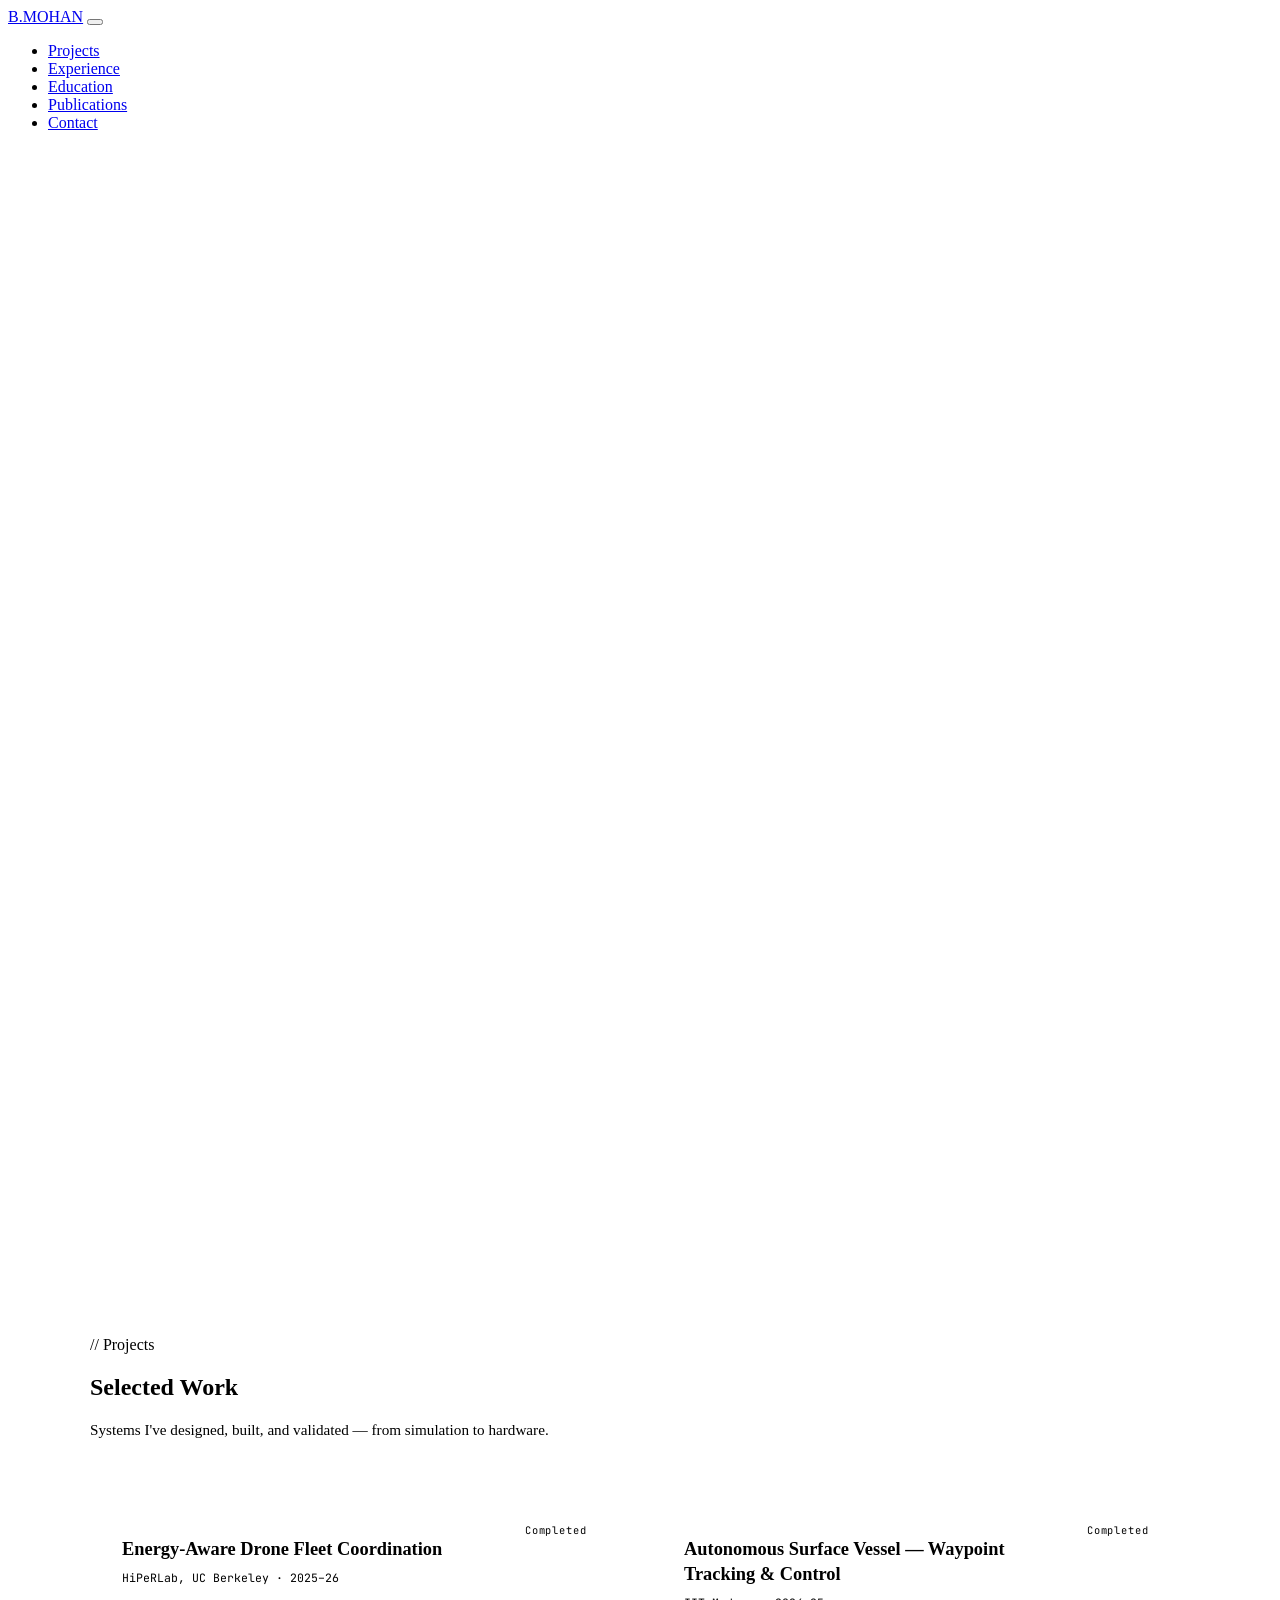
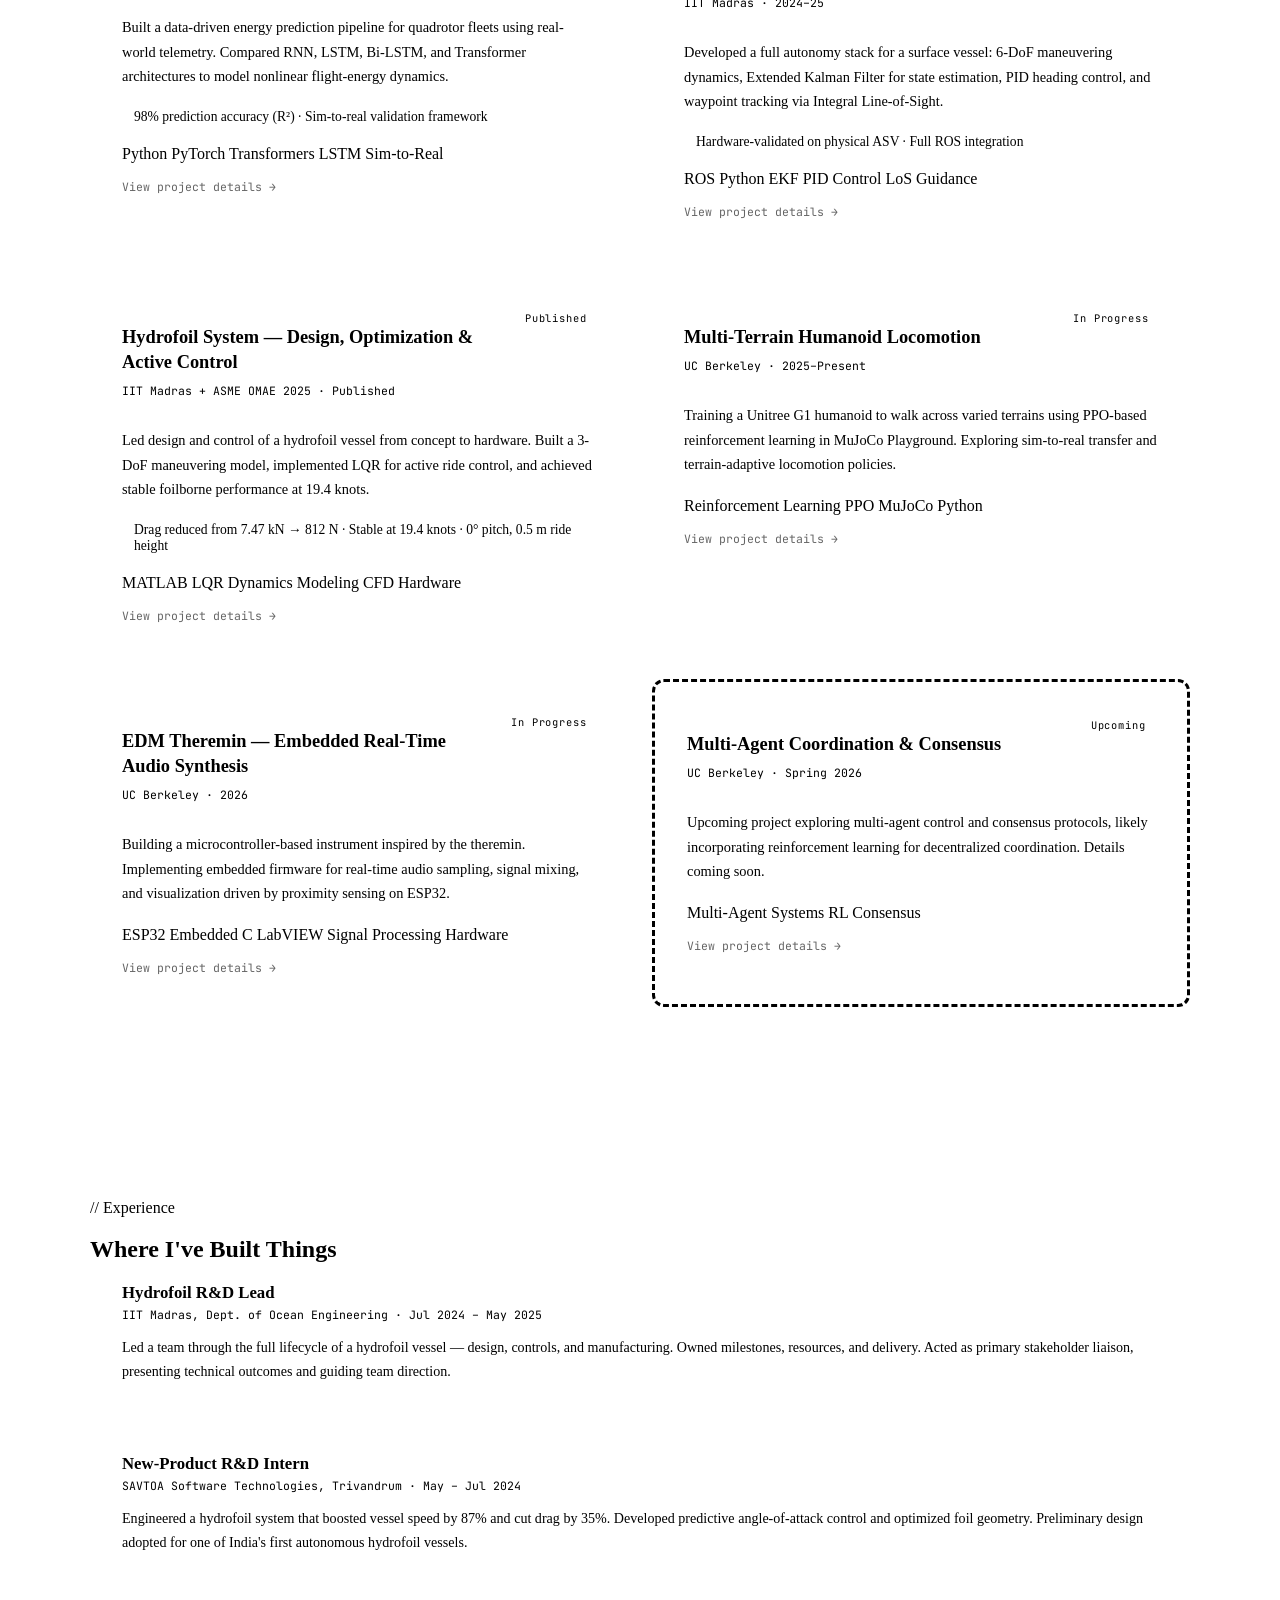
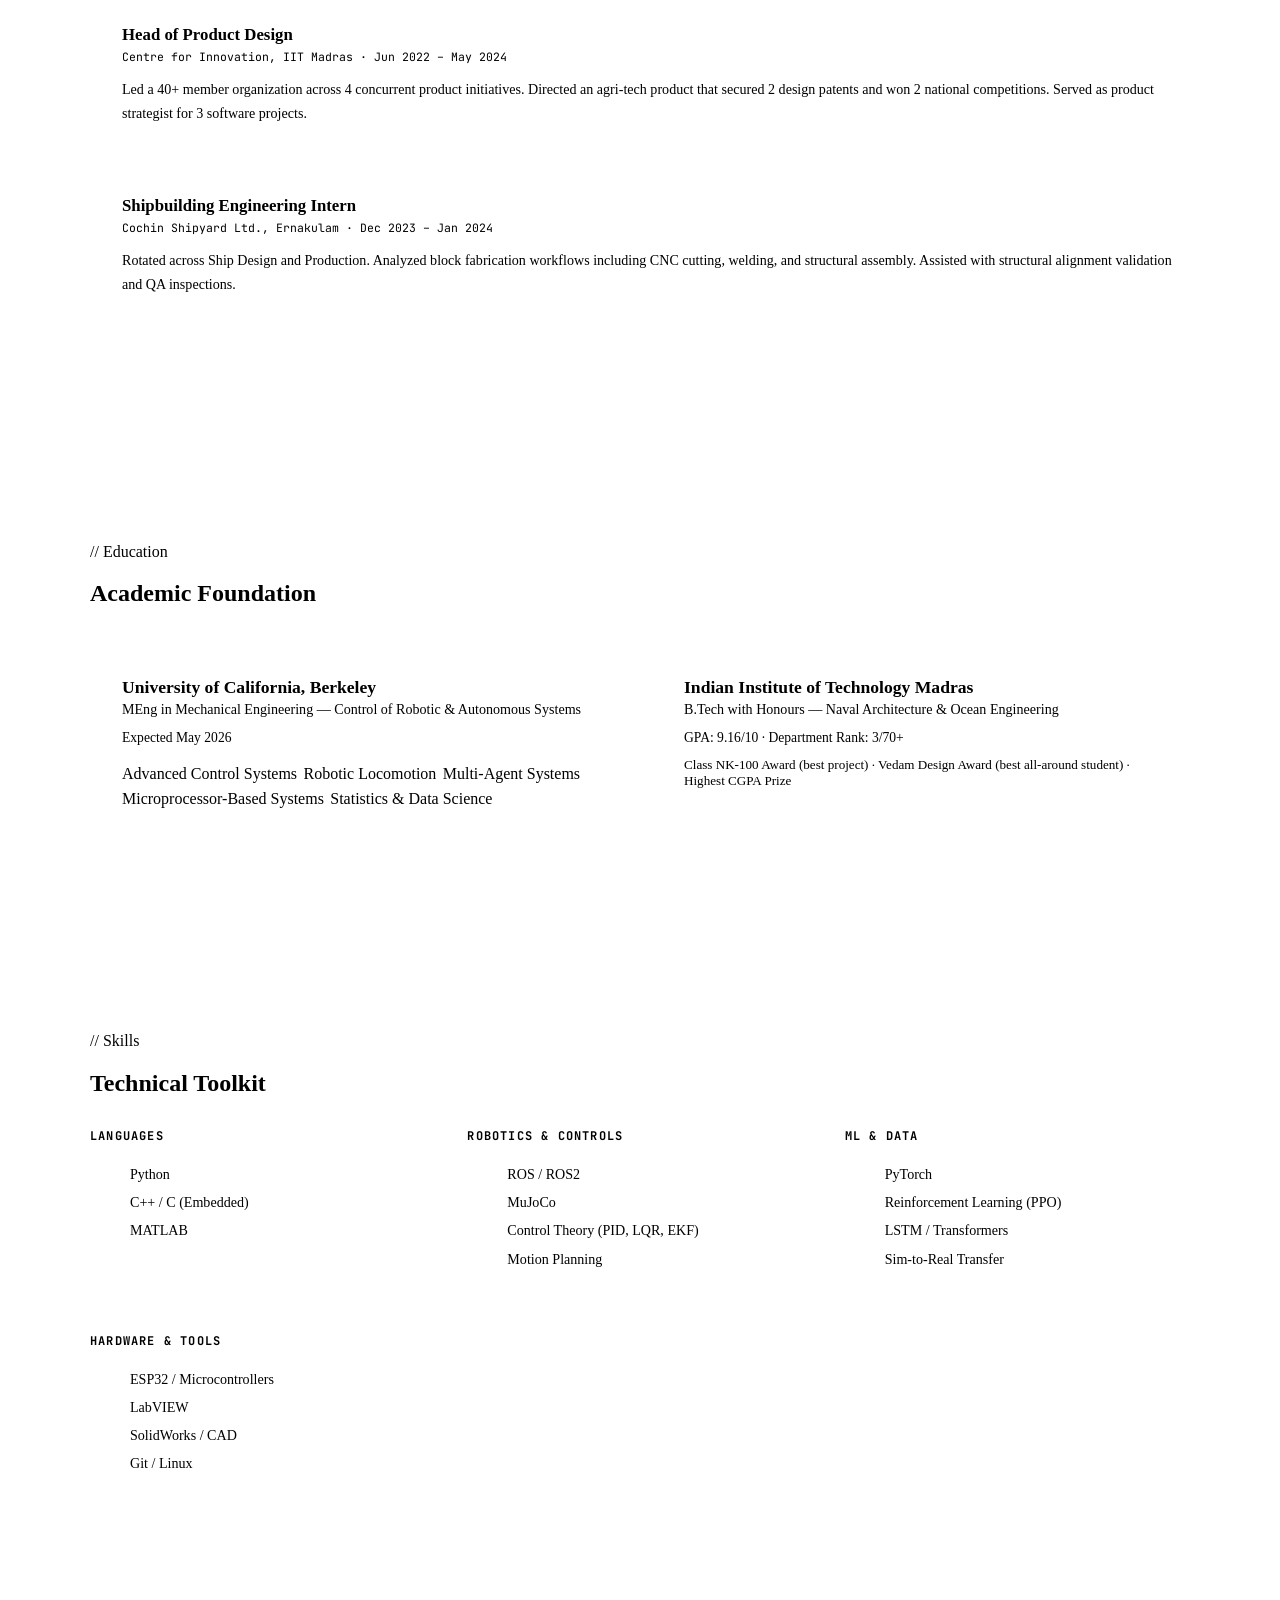
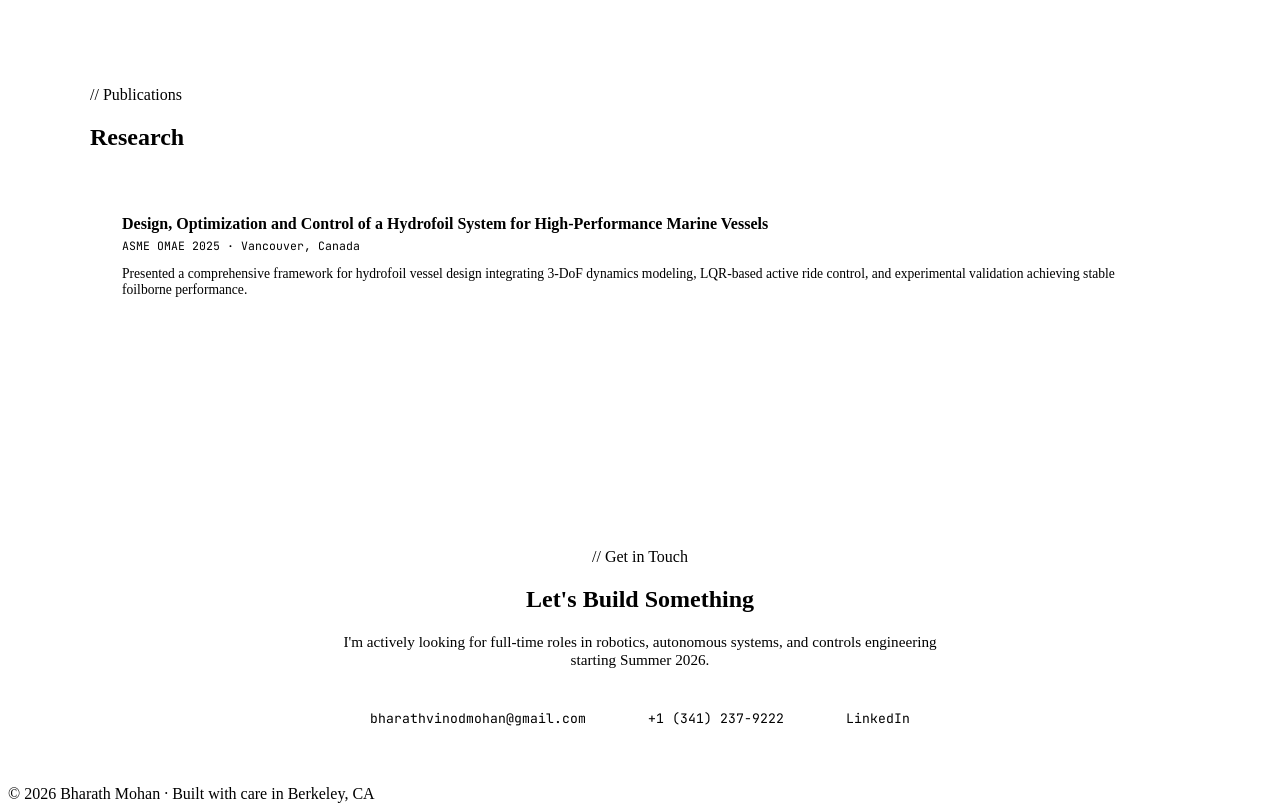
==== index.html @ 5e5e44c6 "Update hero section introduction text" ====
<!DOCTYPE html>
<html lang="en">
<head>
    <meta charset="UTF-8">
    <meta name="viewport" content="width=device-width, initial-scale=1.0">
    <title>Bharath Mohan — Robotics & Autonomous Systems Engineer</title>
    <link href="https://fonts.googleapis.com/css2?family=DM+Sans:ital,opsz,wght@0,9..40,300;0,9..40,400;0,9..40,500;0,9..40,600;1,9..40,300;1,9..40,400&family=JetBrains+Mono:wght@300;400;500&family=Playfair+Display:ital,wght@0,700;0,800;1,700&display=swap" rel="stylesheet">
    <link rel="stylesheet" href="style.css">
    <style>
        /* ===== INDEX-SPECIFIC STYLES ===== */
        .hero {
            min-height: 100vh;
            display: flex;
            flex-direction: column;
            justify-content: center;
            padding: 8rem 2rem 4rem;
            max-width: 1100px;
            margin: 0 auto;
            position: relative;
        }

        .hero-eyebrow {
            font-family: 'JetBrains Mono', monospace;
            font-size: 0.75rem;
            color: var(--accent);
            letter-spacing: 0.15em;
            text-transform: uppercase;
            margin-bottom: 1.5rem;
            opacity: 0;
            animation: fadeUp 0.8s ease 0.2s forwards;
        }

        .hero h1 {
            font-family: 'Playfair Display', serif;
            font-size: clamp(2.8rem, 6vw, 4.8rem);
            font-weight: 800;
            line-height: 1.1;
            letter-spacing: -0.02em;
            margin-bottom: 1.5rem;
            opacity: 0;
            animation: fadeUp 0.8s ease 0.35s forwards;
        }

        .hero h1 .italic { font-style: italic; color: var(--accent); }

        .hero-sub {
            font-size: 1.1rem;
            color: var(--text-secondary);
            max-width: 580px;
            line-height: 1.75;
            margin-bottom: 2.5rem;
            opacity: 0;
            animation: fadeUp 0.8s ease 0.5s forwards;
        }

        .hero-links {
            display: flex;
            gap: 1rem;
            flex-wrap: wrap;
            opacity: 0;
            animation: fadeUp 0.8s ease 0.65s forwards;
        }

        .hero-coord {
            position: absolute;
            right: 2rem; bottom: 4rem;
            font-family: 'JetBrains Mono', monospace;
            font-size: 0.7rem;
            color: var(--text-muted);
            text-align: right;
            line-height: 1.9;
            opacity: 0;
            animation: fadeUp 0.8s ease 0.8s forwards;
        }

        section { max-width: 1100px; margin: 0 auto; padding: 6rem 2rem; }

        .section-desc {
            color: var(--text-secondary);
            max-width: 600px;
            margin-bottom: 3rem;
            font-size: 0.95rem;
        }

        /* PROJECT CARDS */
        .projects-grid {
            display: grid;
            grid-template-columns: repeat(auto-fill, minmax(480px, 1fr));
            gap: 1.5rem;
        }

        .project-card {
            background: var(--bg-card);
            border: 1px solid var(--border);
            border-radius: 12px;
            padding: 2rem;
            transition: all 0.35s ease;
            position: relative;
            overflow: hidden;
            text-decoration: none;
            color: inherit;
            display: block;
        }

        .project-card::before {
            content: '';
            position: absolute;
            top: 0; left: 0; right: 0;
            height: 2px;
            background: linear-gradient(90deg, var(--accent), transparent);
            opacity: 0;
            transition: opacity 0.35s ease;
        }

        .project-card:hover { background: var(--bg-card-hover); border-color: var(--border-accent); transform: translateY(-3px); }
        .project-card:hover::before { opacity: 1; }

        .project-card .card-header {
            display: flex;
            justify-content: space-between;
            align-items: flex-start;
            margin-bottom: 0.75rem;
        }

        .project-status {
            font-family: 'JetBrains Mono', monospace;
            font-size: 0.65rem;
            letter-spacing: 0.08em;
            padding: 0.25rem 0.6rem;
            border-radius: 20px;
            border: 1px solid var(--border-accent);
            color: var(--text-muted);
            white-space: nowrap;
        }

        .project-status.published { border-color: var(--accent-dim); color: var(--accent); }

        .project-card h3 { font-size: 1.15rem; font-weight: 600; line-height: 1.35; margin-bottom: 0.5rem; padding-right: 1rem; }

        .project-context { font-family: 'JetBrains Mono', monospace; font-size: 0.72rem; color: var(--text-muted); margin-bottom: 1rem; }

        .project-card p { font-size: 0.9rem; color: var(--text-secondary); line-height: 1.7; margin-bottom: 1.25rem; }

        .project-card .results {
            font-size: 0.85rem;
            color: var(--warm);
            font-weight: 500;
            margin-bottom: 1.25rem;
            padding-left: 0.75rem;
            border-left: 2px solid var(--warm);
        }

        .card-cta {
            font-family: 'JetBrains Mono', monospace;
            font-size: 0.72rem;
            color: var(--accent);
            margin-top: 1rem;
            display: flex;
            align-items: center;
            gap: 0.4rem;
            opacity: 0.6;
            transition: opacity 0.25s;
        }

        .project-card:hover .card-cta { opacity: 1; }

        /* EXPERIENCE TIMELINE */
        .timeline { position: relative; padding-left: 2rem; }

        .timeline::before {
            content: '';
            position: absolute;
            left: 0; top: 0.5rem; bottom: 0.5rem;
            width: 1px;
            background: linear-gradient(to bottom, var(--accent), var(--border), transparent);
        }

        .timeline-item { position: relative; padding-bottom: 2.5rem; }

        .timeline-item::before {
            content: '';
            position: absolute;
            left: -2rem; top: 0.55rem;
            width: 7px; height: 7px;
            border-radius: 50%;
            background: var(--accent);
            box-shadow: 0 0 8px var(--accent-dim);
        }

        .timeline-item h3 { font-size: 1.05rem; font-weight: 600; margin-bottom: 0.2rem; }
        .timeline-meta { font-family: 'JetBrains Mono', monospace; font-size: 0.72rem; color: var(--text-muted); margin-bottom: 0.6rem; }
        .timeline-item p { font-size: 0.88rem; color: var(--text-secondary); line-height: 1.7; }

        /* EDUCATION */
        .edu-grid { display: grid; grid-template-columns: repeat(auto-fill, minmax(440px, 1fr)); gap: 1.5rem; }

        .edu-card {
            background: var(--bg-card);
            border: 1px solid var(--border);
            border-radius: 12px;
            padding: 2rem;
        }

        .edu-card h3 { font-size: 1.1rem; font-weight: 600; margin-bottom: 0.2rem; }
        .edu-card .degree { font-size: 0.88rem; color: var(--accent); margin-bottom: 0.5rem; }
        .edu-card .details { font-size: 0.85rem; color: var(--text-secondary); line-height: 1.7; }
        .edu-card .highlight { font-size: 0.82rem; color: var(--warm); margin-top: 0.5rem; }
        .coursework-list { margin-top: 1rem; display: flex; flex-wrap: wrap; gap: 0.4rem; }

        /* SKILLS */
        .skills-columns { display: grid; grid-template-columns: repeat(auto-fill, minmax(260px, 1fr)); gap: 2rem; }

        .skill-group h3 {
            font-family: 'JetBrains Mono', monospace;
            font-size: 0.75rem;
            letter-spacing: 0.1em;
            text-transform: uppercase;
            color: var(--accent);
            margin-bottom: 0.75rem;
        }

        .skill-group ul { list-style: none; }
        .skill-group li { font-size: 0.88rem; color: var(--text-secondary); padding: 0.35rem 0; border-bottom: 1px solid var(--border); }
        .skill-group li:last-child { border-bottom: none; }

        /* PUBLICATIONS */
        .pub-item {
            background: var(--bg-card);
            border: 1px solid var(--border);
            border-radius: 12px;
            padding: 1.75rem 2rem;
            margin-bottom: 1rem;
        }

        .pub-item h3 { font-size: 1rem; font-weight: 600; margin-bottom: 0.3rem; }
        .pub-item .venue { font-family: 'JetBrains Mono', monospace; font-size: 0.72rem; color: var(--accent); margin-bottom: 0.5rem; }
        .pub-item p { font-size: 0.85rem; color: var(--text-secondary); }

        /* CONTACT */
        .contact-section { text-align: center; padding: 6rem 2rem 3rem; }

        .contact-links {
            display: flex;
            justify-content: center;
            gap: 1.5rem;
            flex-wrap: wrap;
            margin-top: 2rem;
        }

        .contact-links a {
            font-family: 'JetBrains Mono', monospace;
            font-size: 0.82rem;
            color: var(--text-secondary);
            text-decoration: none;
            padding: 0.6rem 1.2rem;
            border: 1px solid var(--border);
            border-radius: 6px;
            transition: all 0.25s ease;
        }

        .contact-links a:hover { color: var(--accent); border-color: var(--accent-dim); background: var(--accent-glow); }

        @media (max-width: 768px) {
            .hero { padding: 7rem 1.25rem 3rem; }
            .hero-coord { display: none; }
            section { padding: 4rem 1.25rem; }
            .projects-grid { grid-template-columns: 1fr; }
            .edu-grid { grid-template-columns: 1fr; }
            .skills-columns { grid-template-columns: 1fr 1fr; }
        }

        @media (max-width: 480px) {
            .skills-columns { grid-template-columns: 1fr; }
        }
    </style>
</head>
<body>

<nav>
    <a href="index.html" class="nav-logo">B.MOHAN</a>
    <button class="nav-toggle" onclick="document.querySelector('.nav-links').classList.toggle('open')" aria-label="Menu">
        <span></span><span></span><span></span>
    </button>
    <ul class="nav-links">
        <li><a href="#projects">Projects</a></li>
        <li><a href="#experience">Experience</a></li>
        <li><a href="#education">Education</a></li>
        <li><a href="#publications">Publications</a></li>
        <li><a href="#contact">Contact</a></li>
    </ul>
</nav>

<section class="hero">
    <div class="hero-eyebrow">Robotics · Controls · Autonomous Systems</div>
    <h1>Bharath <span class="italic">Mohan</span></h1>
    <p class="hero-sub">
        Hi there, I am Bharath an MEng student at UC Berkeley building intelligent systems that move through the real world, 
        from autonomous marine vessels to drone fleets to walking humanoids. 
        I bring deep experience in control systems, embedded hardware, and applied machine learning to make robots that actually work.
    </p>
    <div class="hero-links">
        <a href="#projects" class="btn-primary">View Projects ↓</a>
        <a href="https://www.linkedin.com/in/vbharathmohan/" target="_blank" class="btn-outline">LinkedIn</a>
        <a href="mailto:bharathvinodmohan@gmail.com" class="btn-outline">Email</a>
    </div>
    <div class="hero-coord">
        37.8719° N, 122.2585° W<br>
        Berkeley, California<br>
        MEng '26 — UC Berkeley
    </div>
</section>

<section id="projects">
    <div class="reveal">
        <div class="section-label">// Projects</div>
        <h2 class="section-title">Selected Work</h2>
        <p class="section-desc">Systems I've designed, built, and validated — from simulation to hardware.</p>
    </div>

    <div class="projects-grid">

        <a href="projects/drone-fleet.html" class="project-card reveal">
            <div class="card-header">
                <div>
                    <h3>Energy-Aware Drone Fleet Coordination</h3>
                    <div class="project-context">HiPeRLab, UC Berkeley · 2025–26</div>
                </div>
                <span class="project-status">Completed</span>
            </div>
            <p>
                Built a data-driven energy prediction pipeline for quadrotor fleets using real-world 
                telemetry. Compared RNN, LSTM, Bi-LSTM, and Transformer architectures to model 
                nonlinear flight-energy dynamics.
            </p>
            <div class="results">98% prediction accuracy (R²) · Sim-to-real validation framework</div>
            <div class="tags">
                <span class="tag">Python</span>
                <span class="tag">PyTorch</span>
                <span class="tag">Transformers</span>
                <span class="tag">LSTM</span>
                <span class="tag">Sim-to-Real</span>
            </div>
            <div class="card-cta">View project details →</div>
        </a>

        <a href="projects/asv-control.html" class="project-card reveal">
            <div class="card-header">
                <div>
                    <h3>Autonomous Surface Vessel — Waypoint Tracking & Control</h3>
                    <div class="project-context">IIT Madras · 2024–25</div>
                </div>
                <span class="project-status">Completed</span>
            </div>
            <p>
                Developed a full autonomy stack for a surface vessel: 6-DoF maneuvering dynamics, 
                Extended Kalman Filter for state estimation, PID heading control, and waypoint 
                tracking via Integral Line-of-Sight.
            </p>
            <div class="results">Hardware-validated on physical ASV · Full ROS integration</div>
            <div class="tags">
                <span class="tag">ROS</span>
                <span class="tag">Python</span>
                <span class="tag">EKF</span>
                <span class="tag">PID Control</span>
                <span class="tag">LoS Guidance</span>
            </div>
            <div class="card-cta">View project details →</div>
        </a>

        <a href="projects/hydrofoil.html" class="project-card reveal">
            <div class="card-header">
                <div>
                    <h3>Hydrofoil System — Design, Optimization & Active Control</h3>
                    <div class="project-context">IIT Madras + ASME OMAE 2025 · Published</div>
                </div>
                <span class="project-status published">Published</span>
            </div>
            <p>
                Led design and control of a hydrofoil vessel from concept to hardware. Built a 3-DoF 
                maneuvering model, implemented LQR for active ride control, and achieved stable 
                foilborne performance at 19.4 knots.
            </p>
            <div class="results">Drag reduced from 7.47 kN → 812 N · Stable at 19.4 knots · 0° pitch, 0.5 m ride height</div>
            <div class="tags">
                <span class="tag">MATLAB</span>
                <span class="tag">LQR</span>
                <span class="tag">Dynamics Modeling</span>
                <span class="tag">CFD</span>
                <span class="tag">Hardware</span>
            </div>
            <div class="card-cta">View project details →</div>
        </a>

        <a href="projects/humanoid-locomotion.html" class="project-card reveal">
            <div class="card-header">
                <div>
                    <h3>Multi-Terrain Humanoid Locomotion</h3>
                    <div class="project-context">UC Berkeley · 2025–Present</div>
                </div>
                <span class="project-status">In Progress</span>
            </div>
            <p>
                Training a Unitree G1 humanoid to walk across varied terrains using PPO-based 
                reinforcement learning in MuJoCo Playground. Exploring sim-to-real transfer and 
                terrain-adaptive locomotion policies.
            </p>
            <div class="tags">
                <span class="tag">Reinforcement Learning</span>
                <span class="tag">PPO</span>
                <span class="tag">MuJoCo</span>
                <span class="tag">Python</span>
            </div>
            <div class="card-cta">View project details →</div>
        </a>

        <a href="projects/edm-theremin.html" class="project-card reveal">
            <div class="card-header">
                <div>
                    <h3>EDM Theremin — Embedded Real-Time Audio Synthesis</h3>
                    <div class="project-context">UC Berkeley · 2026</div>
                </div>
                <span class="project-status">In Progress</span>
            </div>
            <p>
                Building a microcontroller-based instrument inspired by the theremin. Implementing 
                embedded firmware for real-time audio sampling, signal mixing, and visualization 
                driven by proximity sensing on ESP32.
            </p>
            <div class="tags">
                <span class="tag">ESP32</span>
                <span class="tag">Embedded C</span>
                <span class="tag">LabVIEW</span>
                <span class="tag">Signal Processing</span>
                <span class="tag">Hardware</span>
            </div>
            <div class="card-cta">View project details →</div>
        </a>

        <a href="projects/multi-agent.html" class="project-card reveal" style="border-style: dashed;">
            <div class="card-header">
                <div>
                    <h3>Multi-Agent Coordination & Consensus</h3>
                    <div class="project-context">UC Berkeley · Spring 2026</div>
                </div>
                <span class="project-status">Upcoming</span>
            </div>
            <p>
                Upcoming project exploring multi-agent control and consensus protocols, 
                likely incorporating reinforcement learning for decentralized coordination. 
                Details coming soon.
            </p>
            <div class="tags">
                <span class="tag">Multi-Agent Systems</span>
                <span class="tag">RL</span>
                <span class="tag">Consensus</span>
            </div>
            <div class="card-cta">View project details →</div>
        </a>

    </div>
</section>

<section id="experience">
    <div class="reveal">
        <div class="section-label">// Experience</div>
        <h2 class="section-title">Where I've Built Things</h2>
    </div>

    <div class="timeline reveal">
        <div class="timeline-item">
            <h3>Hydrofoil R&D Lead</h3>
            <div class="timeline-meta">IIT Madras, Dept. of Ocean Engineering · Jul 2024 – May 2025</div>
            <p>
                Led a team through the full lifecycle of a hydrofoil vessel — design, controls, 
                and manufacturing. Owned milestones, resources, and delivery. Acted as primary 
                stakeholder liaison, presenting technical outcomes and guiding team direction.
            </p>
        </div>

        <div class="timeline-item">
            <h3>New-Product R&D Intern</h3>
            <div class="timeline-meta">SAVTOA Software Technologies, Trivandrum · May – Jul 2024</div>
            <p>
                Engineered a hydrofoil system that boosted vessel speed by 87% and cut drag by 35%. 
                Developed predictive angle-of-attack control and optimized foil geometry. 
                Preliminary design adopted for one of India's first autonomous hydrofoil vessels.
            </p>
        </div>

        <div class="timeline-item">
            <h3>Head of Product Design</h3>
            <div class="timeline-meta">Centre for Innovation, IIT Madras · Jun 2022 – May 2024</div>
            <p>
                Led a 40+ member organization across 4 concurrent product initiatives. 
                Directed an agri-tech product that secured 2 design patents and won 
                2 national competitions. Served as product strategist for 3 software projects.
            </p>
        </div>

        <div class="timeline-item">
            <h3>Shipbuilding Engineering Intern</h3>
            <div class="timeline-meta">Cochin Shipyard Ltd., Ernakulam · Dec 2023 – Jan 2024</div>
            <p>
                Rotated across Ship Design and Production. Analyzed block fabrication 
                workflows including CNC cutting, welding, and structural assembly. 
                Assisted with structural alignment validation and QA inspections.
            </p>
        </div>
    </div>
</section>

<section id="education">
    <div class="reveal">
        <div class="section-label">// Education</div>
        <h2 class="section-title">Academic Foundation</h2>
    </div>

    <div class="edu-grid reveal">
        <div class="edu-card">
            <h3>University of California, Berkeley</h3>
            <div class="degree">MEng in Mechanical Engineering — Control of Robotic & Autonomous Systems</div>
            <div class="details">Expected May 2026</div>
            <div class="coursework-list">
                <span class="tag">Advanced Control Systems</span>
                <span class="tag">Robotic Locomotion</span>
                <span class="tag">Multi-Agent Systems</span>
                <span class="tag">Microprocessor-Based Systems</span>
                <span class="tag">Statistics & Data Science</span>
            </div>
        </div>

        <div class="edu-card">
            <h3>Indian Institute of Technology Madras</h3>
            <div class="degree">B.Tech with Honours — Naval Architecture & Ocean Engineering</div>
            <div class="details">GPA: 9.16/10 · Department Rank: 3/70+</div>
            <div class="highlight">
                Class NK-100 Award (best project) · Vedam Design Award (best all-around student) · Highest CGPA Prize
            </div>
        </div>
    </div>
</section>

<section id="skills">
    <div class="reveal">
        <div class="section-label">// Skills</div>
        <h2 class="section-title">Technical Toolkit</h2>
    </div>

    <div class="skills-columns reveal">
        <div class="skill-group">
            <h3>Languages</h3>
            <ul>
                <li>Python</li>
                <li>C++ / C (Embedded)</li>
                <li>MATLAB</li>
            </ul>
        </div>
        <div class="skill-group">
            <h3>Robotics & Controls</h3>
            <ul>
                <li>ROS / ROS2</li>
                <li>MuJoCo</li>
                <li>Control Theory (PID, LQR, EKF)</li>
                <li>Motion Planning</li>
            </ul>
        </div>
        <div class="skill-group">
            <h3>ML & Data</h3>
            <ul>
                <li>PyTorch</li>
                <li>Reinforcement Learning (PPO)</li>
                <li>LSTM / Transformers</li>
                <li>Sim-to-Real Transfer</li>
            </ul>
        </div>
        <div class="skill-group">
            <h3>Hardware & Tools</h3>
            <ul>
                <li>ESP32 / Microcontrollers</li>
                <li>LabVIEW</li>
                <li>SolidWorks / CAD</li>
                <li>Git / Linux</li>
            </ul>
        </div>
    </div>
</section>

<section id="publications">
    <div class="reveal">
        <div class="section-label">// Publications</div>
        <h2 class="section-title">Research</h2>
    </div>

    <div class="reveal">
        <div class="pub-item">
            <h3>Design, Optimization and Control of a Hydrofoil System for High-Performance Marine Vessels</h3>
            <div class="venue">ASME OMAE 2025 · Vancouver, Canada</div>
            <p>Presented a comprehensive framework for hydrofoil vessel design integrating 3-DoF dynamics modeling, LQR-based active ride control, and experimental validation achieving stable foilborne performance.</p>
        </div>
    </div>
</section>

<section id="contact" class="contact-section">
    <div class="reveal">
        <div class="section-label">// Get in Touch</div>
        <h2 class="section-title">Let's Build Something</h2>
        <p class="section-desc" style="margin: 0 auto 1rem;">
            I'm actively looking for full-time roles in robotics, autonomous systems, and controls engineering starting Summer 2026.
        </p>
        <div class="contact-links">
            <a href="mailto:bharathvinodmohan@gmail.com">bharathvinodmohan@gmail.com</a>
            <a href="tel:+13412379222">+1 (341) 237-9222</a>
            <a href="https://www.linkedin.com/in/vbharathmohan/" target="_blank">LinkedIn</a>
        </div>
    </div>
</section>

<footer>
    © 2026 Bharath Mohan · Built with care in Berkeley, CA
</footer>

<script>
    const reveals = document.querySelectorAll('.reveal');
    const observer = new IntersectionObserver((entries) => {
        entries.forEach((entry, i) => {
            if (entry.isIntersecting) {
                setTimeout(() => entry.target.classList.add('visible'), i * 80);
                observer.unobserve(entry.target);
            }
        });
    }, { threshold: 0.1, rootMargin: '0px 0px -40px 0px' });
    reveals.forEach(el => observer.observe(el));
</script>

</body>
</html>
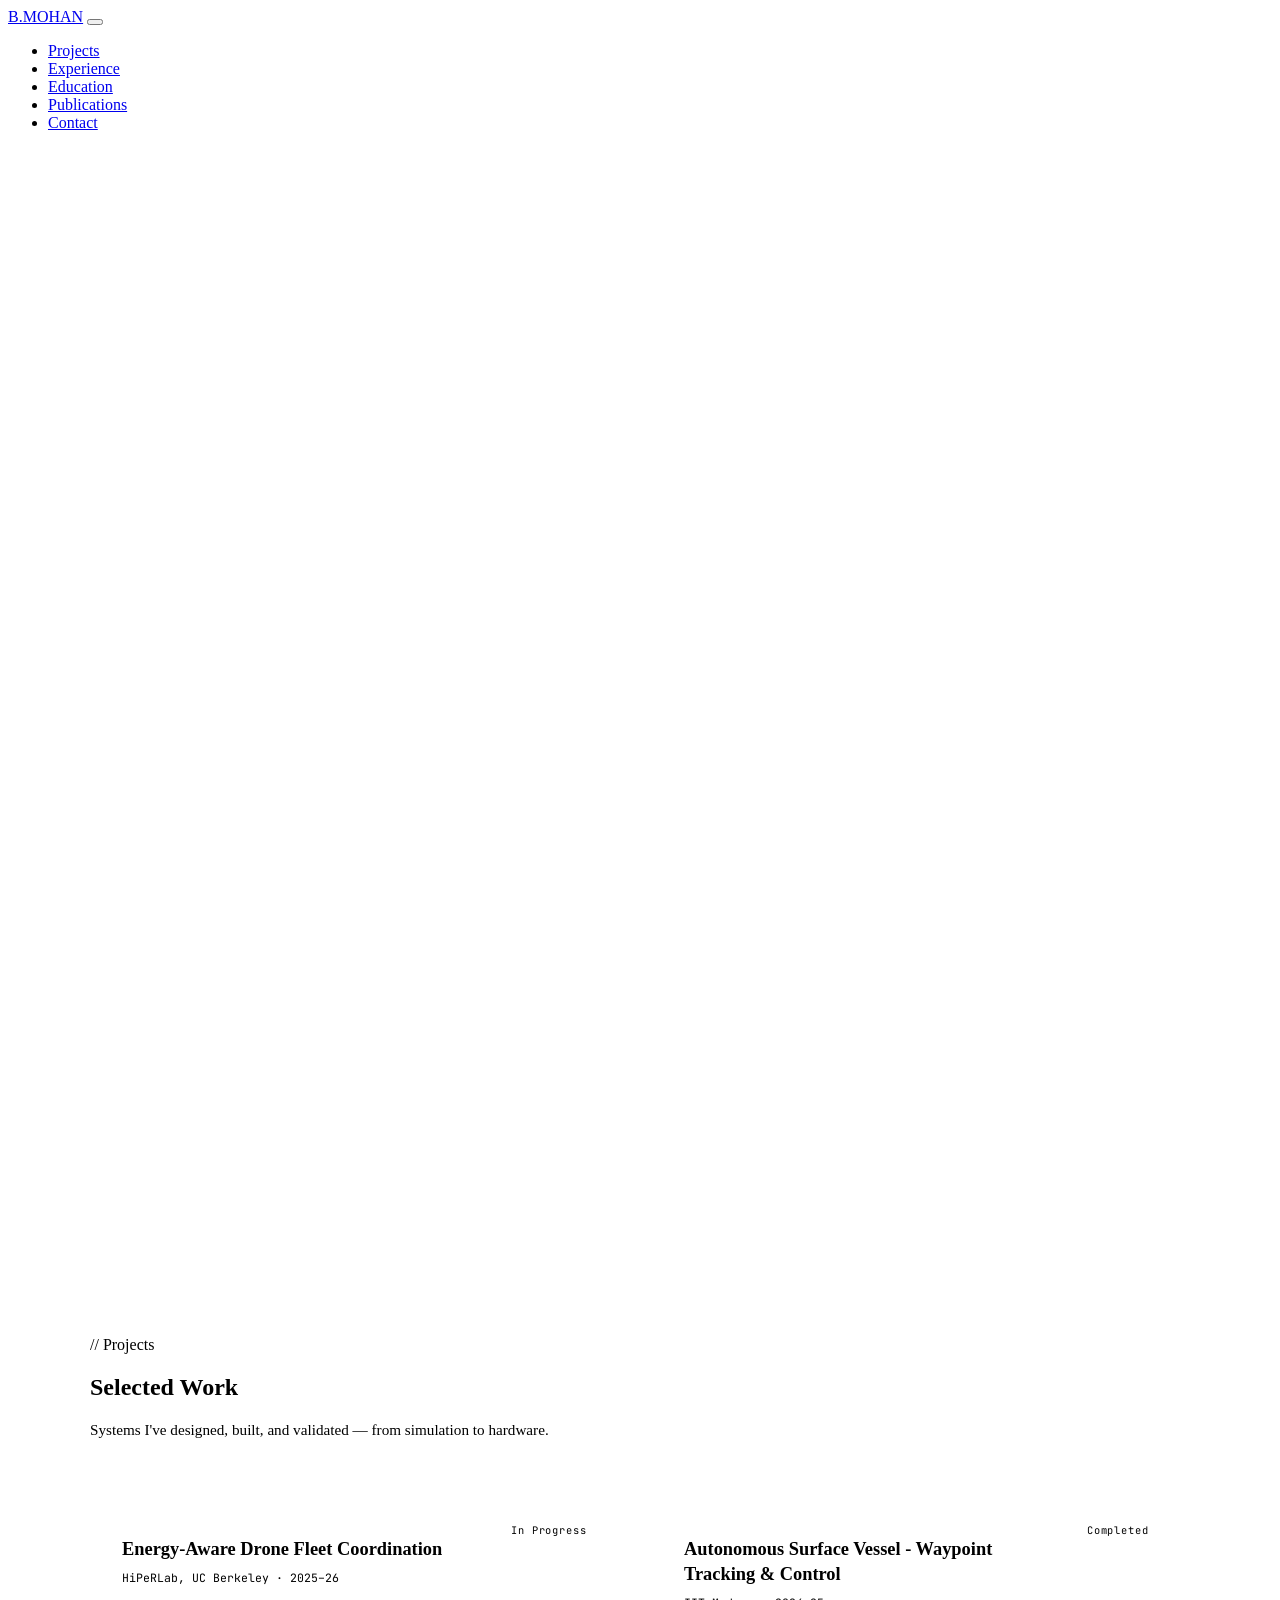
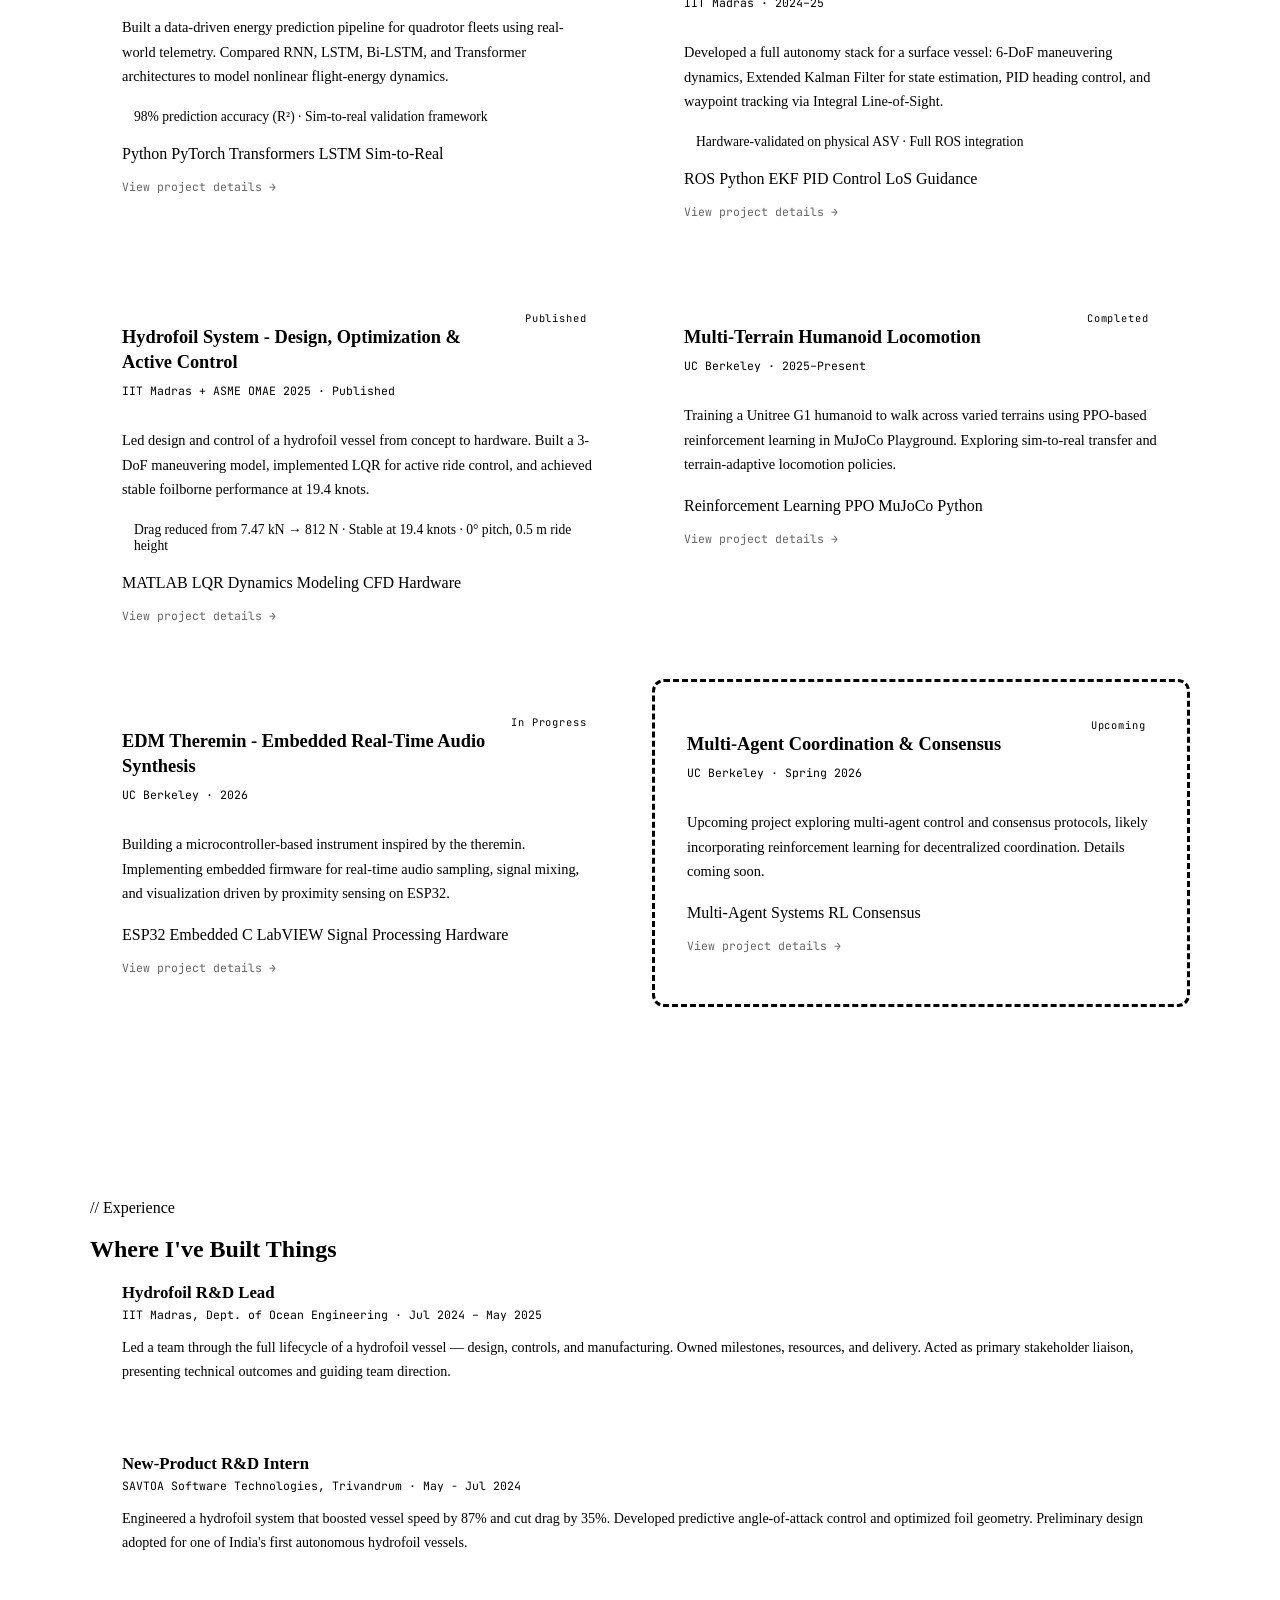
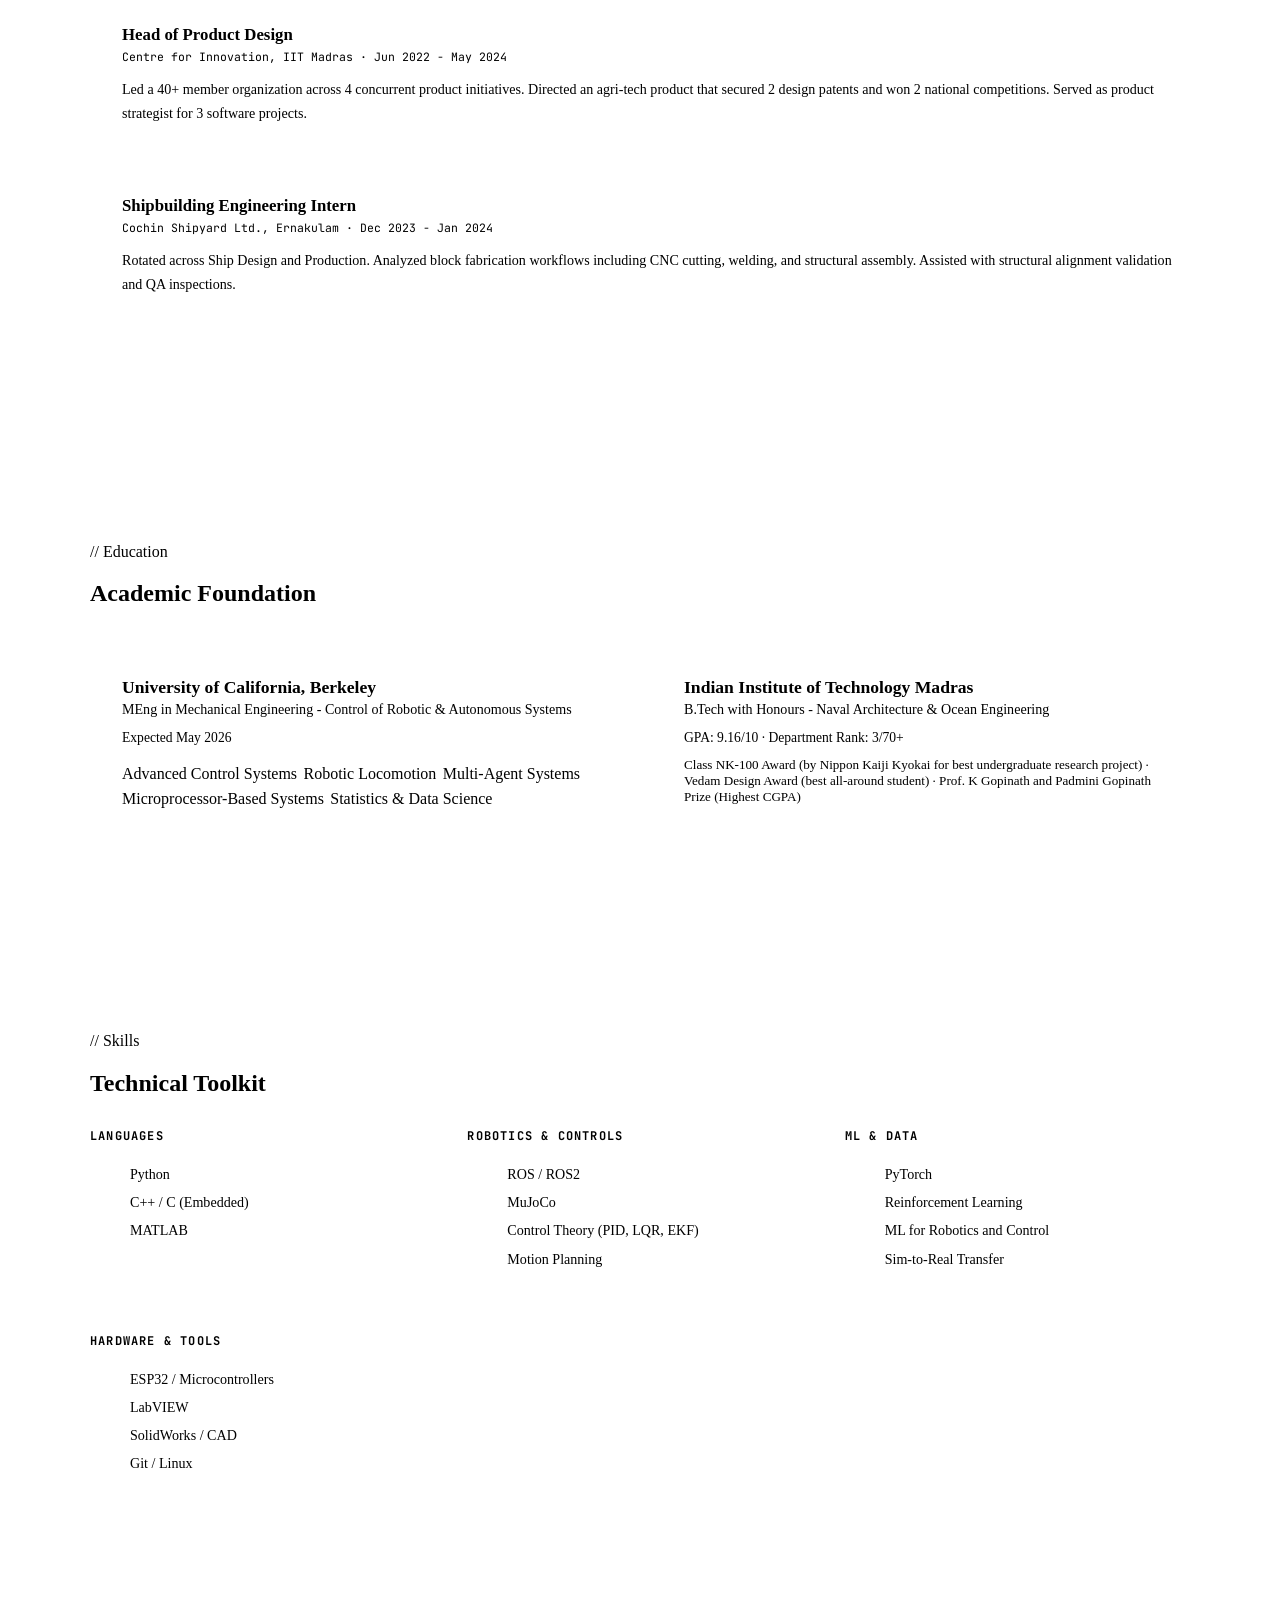
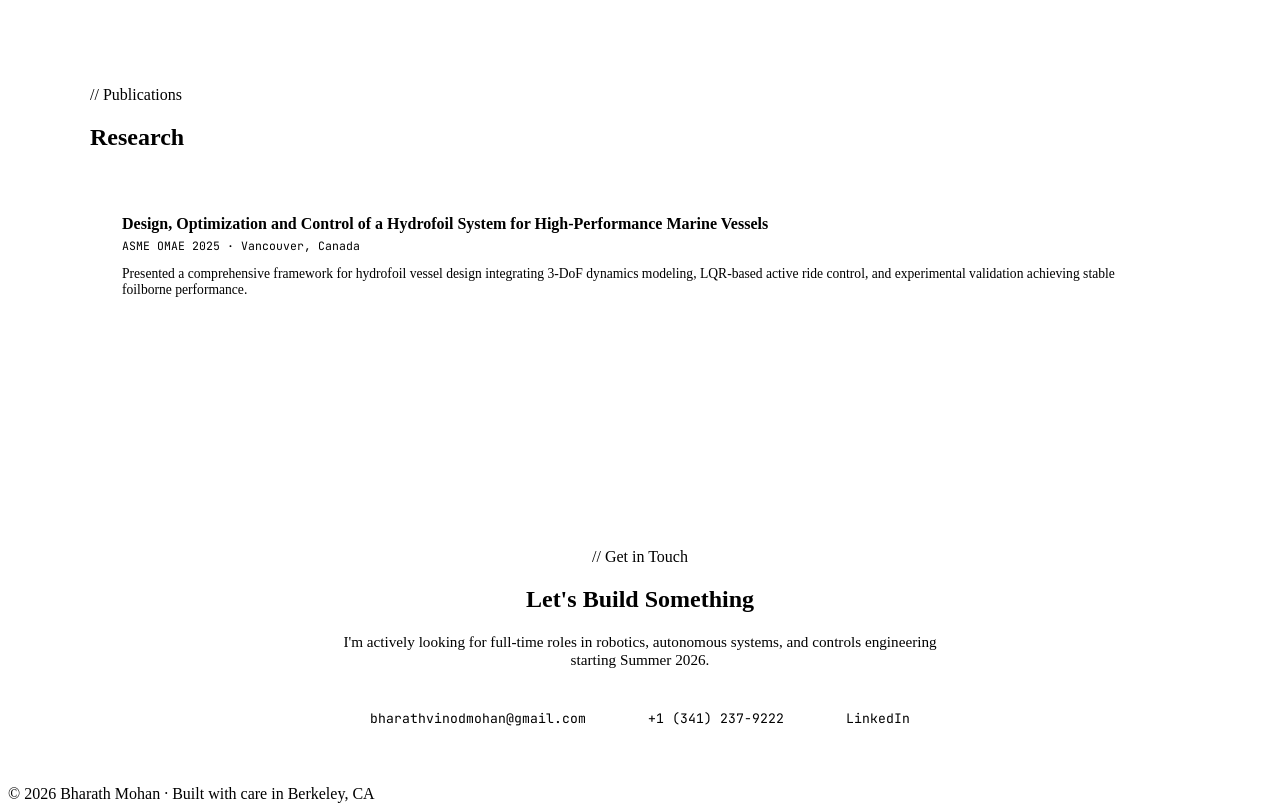
==== commit 2e7e6b0d: "Fix hyphenation in project titles and timeline entries" ====
--- a/index.html
+++ b/index.html
@@ -294,9 +294,9 @@
     <div class="hero-eyebrow">Robotics · Controls · Autonomous Systems</div>
     <h1>Bharath <span class="italic">Mohan</span></h1>
     <p class="hero-sub">
-        Hi there, I am Bharath an MEng student at UC Berkeley building intelligent systems that move through the real world, 
+        Hi there, I am Bharath, an MEng student at UC Berkeley building intelligent systems that move through the real world, 
         from autonomous marine vessels to drone fleets to walking humanoids. 
-        I bring deep experience in control systems, embedded hardware, and applied machine learning to make robots that actually work.
+        I bring deep experience in control systems, applied machine learning, and embedded hardware to make robots that actually work.
     </p>
     <div class="hero-links">
         <a href="#projects" class="btn-primary">View Projects ↓</a>
@@ -325,7 +325,7 @@
                     <h3>Energy-Aware Drone Fleet Coordination</h3>
                     <div class="project-context">HiPeRLab, UC Berkeley · 2025–26</div>
                 </div>
-                <span class="project-status">Completed</span>
+                <span class="project-status">In Progress</span>
             </div>
             <p>
                 Built a data-driven energy prediction pipeline for quadrotor fleets using real-world 
@@ -346,7 +346,7 @@
         <a href="projects/asv-control.html" class="project-card reveal">
             <div class="card-header">
                 <div>
-                    <h3>Autonomous Surface Vessel — Waypoint Tracking & Control</h3>
+                    <h3>Autonomous Surface Vessel - Waypoint Tracking & Control</h3>
                     <div class="project-context">IIT Madras · 2024–25</div>
                 </div>
                 <span class="project-status">Completed</span>
@@ -370,7 +370,7 @@
         <a href="projects/hydrofoil.html" class="project-card reveal">
             <div class="card-header">
                 <div>
-                    <h3>Hydrofoil System — Design, Optimization & Active Control</h3>
+                    <h3>Hydrofoil System - Design, Optimization & Active Control</h3>
                     <div class="project-context">IIT Madras + ASME OMAE 2025 · Published</div>
                 </div>
                 <span class="project-status published">Published</span>
@@ -397,7 +397,7 @@
                     <h3>Multi-Terrain Humanoid Locomotion</h3>
                     <div class="project-context">UC Berkeley · 2025–Present</div>
                 </div>
-                <span class="project-status">In Progress</span>
+                <span class="project-status">Completed</span>
             </div>
             <p>
                 Training a Unitree G1 humanoid to walk across varied terrains using PPO-based 
@@ -416,7 +416,7 @@
         <a href="projects/edm-theremin.html" class="project-card reveal">
             <div class="card-header">
                 <div>
-                    <h3>EDM Theremin — Embedded Real-Time Audio Synthesis</h3>
+                    <h3>EDM Theremin - Embedded Real-Time Audio Synthesis</h3>
                     <div class="project-context">UC Berkeley · 2026</div>
                 </div>
                 <span class="project-status">In Progress</span>
@@ -479,7 +479,7 @@
 
         <div class="timeline-item">
             <h3>New-Product R&D Intern</h3>
-            <div class="timeline-meta">SAVTOA Software Technologies, Trivandrum · May – Jul 2024</div>
+            <div class="timeline-meta">SAVTOA Software Technologies, Trivandrum · May - Jul 2024</div>
             <p>
                 Engineered a hydrofoil system that boosted vessel speed by 87% and cut drag by 35%. 
                 Developed predictive angle-of-attack control and optimized foil geometry. 
@@ -489,7 +489,7 @@
 
         <div class="timeline-item">
             <h3>Head of Product Design</h3>
-            <div class="timeline-meta">Centre for Innovation, IIT Madras · Jun 2022 – May 2024</div>
+            <div class="timeline-meta">Centre for Innovation, IIT Madras · Jun 2022 - May 2024</div>
             <p>
                 Led a 40+ member organization across 4 concurrent product initiatives. 
                 Directed an agri-tech product that secured 2 design patents and won 
@@ -499,7 +499,7 @@
 
         <div class="timeline-item">
             <h3>Shipbuilding Engineering Intern</h3>
-            <div class="timeline-meta">Cochin Shipyard Ltd., Ernakulam · Dec 2023 – Jan 2024</div>
+            <div class="timeline-meta">Cochin Shipyard Ltd., Ernakulam · Dec 2023 - Jan 2024</div>
             <p>
                 Rotated across Ship Design and Production. Analyzed block fabrication 
                 workflows including CNC cutting, welding, and structural assembly. 
@@ -518,7 +518,7 @@
     <div class="edu-grid reveal">
         <div class="edu-card">
             <h3>University of California, Berkeley</h3>
-            <div class="degree">MEng in Mechanical Engineering — Control of Robotic & Autonomous Systems</div>
+            <div class="degree">MEng in Mechanical Engineering - Control of Robotic & Autonomous Systems</div>
             <div class="details">Expected May 2026</div>
             <div class="coursework-list">
                 <span class="tag">Advanced Control Systems</span>
@@ -531,10 +531,10 @@
 
         <div class="edu-card">
             <h3>Indian Institute of Technology Madras</h3>
-            <div class="degree">B.Tech with Honours — Naval Architecture & Ocean Engineering</div>
+            <div class="degree">B.Tech with Honours - Naval Architecture & Ocean Engineering</div>
             <div class="details">GPA: 9.16/10 · Department Rank: 3/70+</div>
             <div class="highlight">
-                Class NK-100 Award (best project) · Vedam Design Award (best all-around student) · Highest CGPA Prize
+                Class NK-100 Award (by Nippon Kaiji Kyokai for best undergraduate research project) · Vedam Design Award (best all-around student) · Prof. K Gopinath and Padmini Gopinath Prize (Highest CGPA)
             </div>
         </div>
     </div>
@@ -568,8 +568,8 @@
             <h3>ML & Data</h3>
             <ul>
                 <li>PyTorch</li>
-                <li>Reinforcement Learning (PPO)</li>
-                <li>LSTM / Transformers</li>
+                <li>Reinforcement Learning </li>
+                <li>ML for Robotics and Control</li>
                 <li>Sim-to-Real Transfer</li>
             </ul>
         </div>
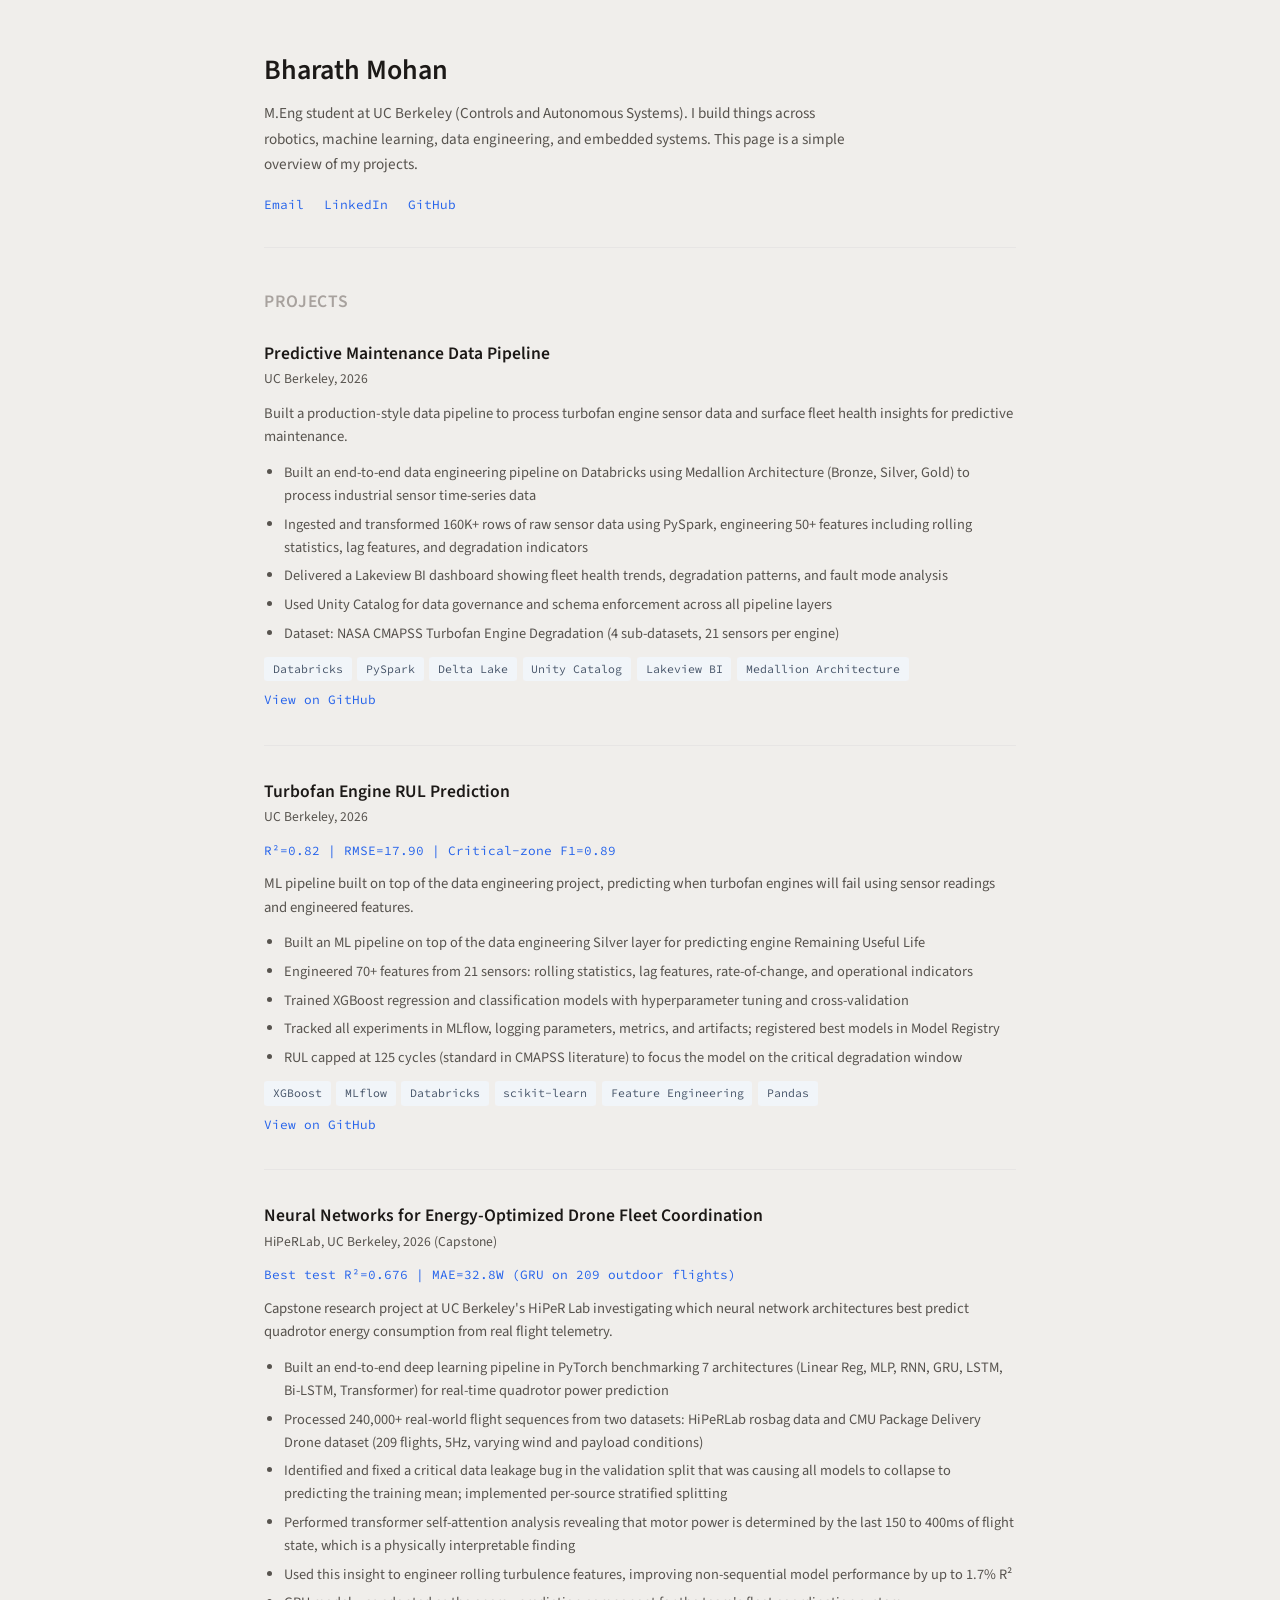
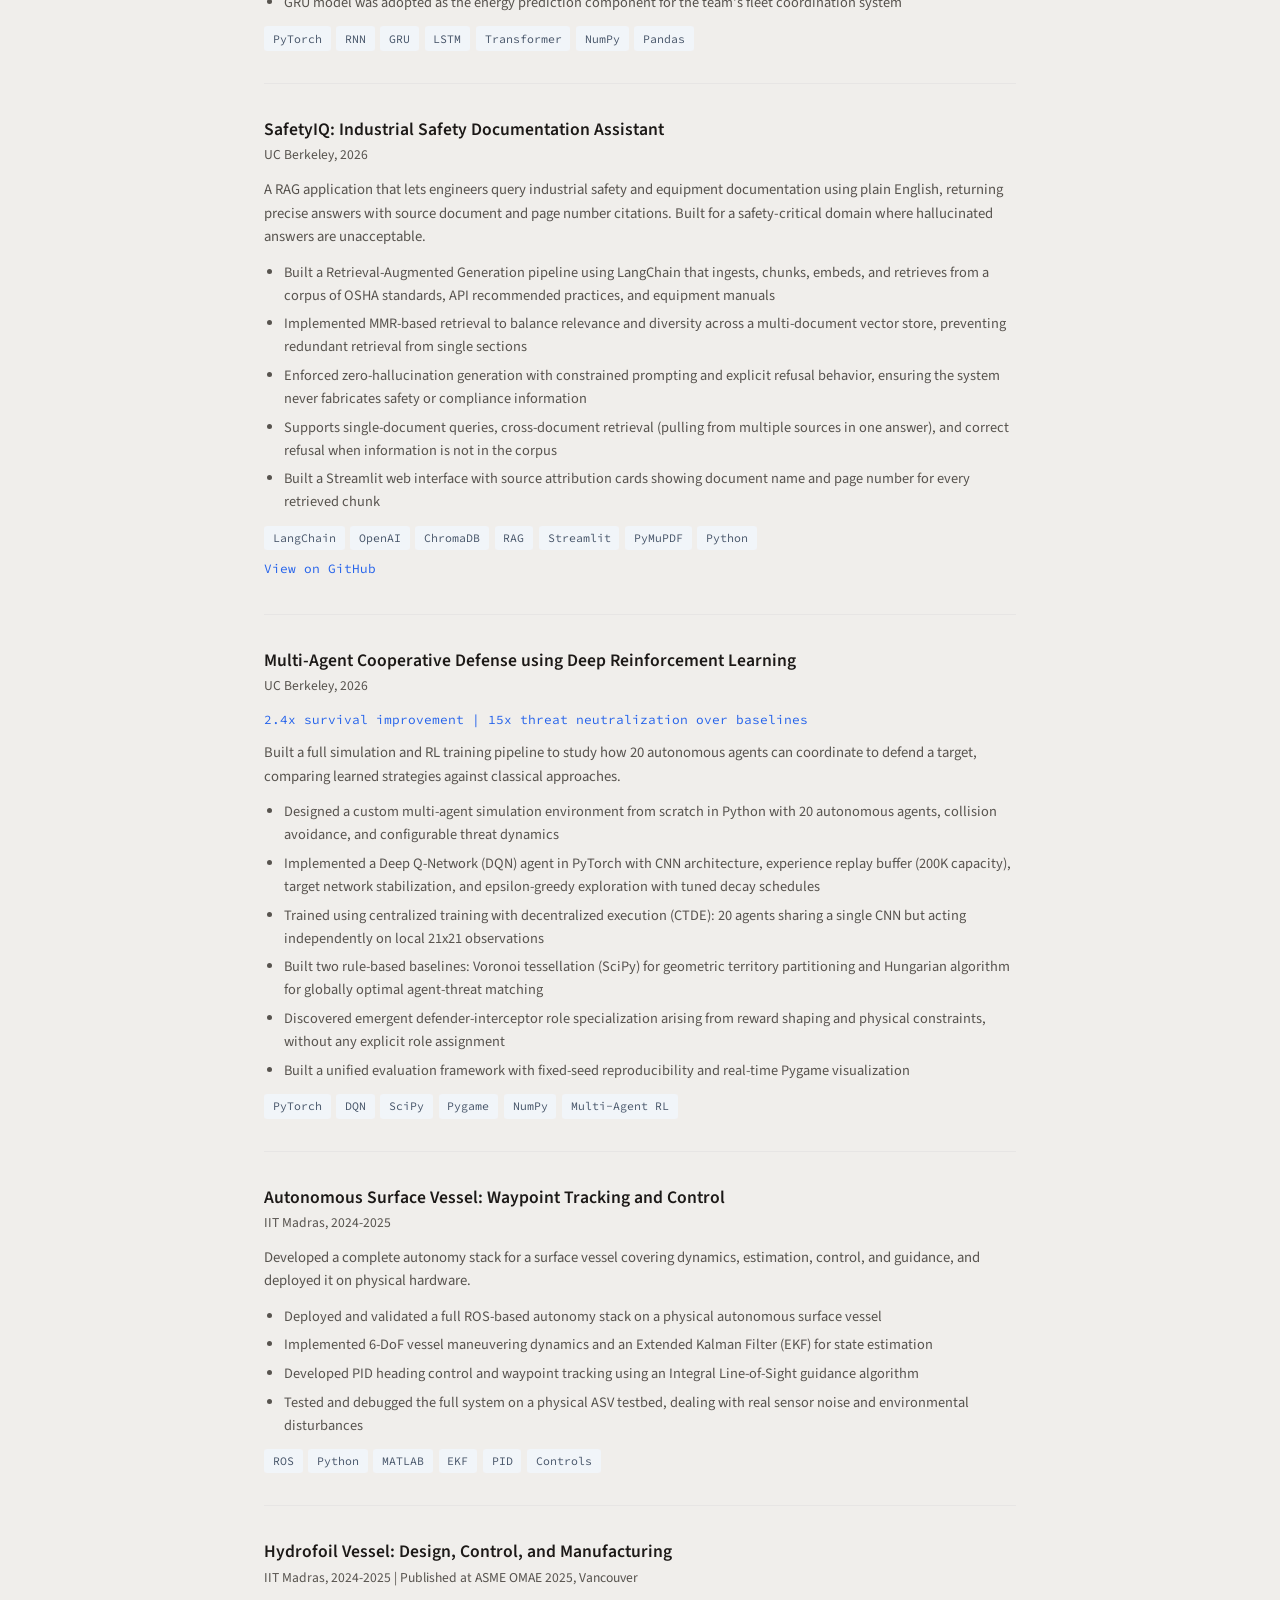
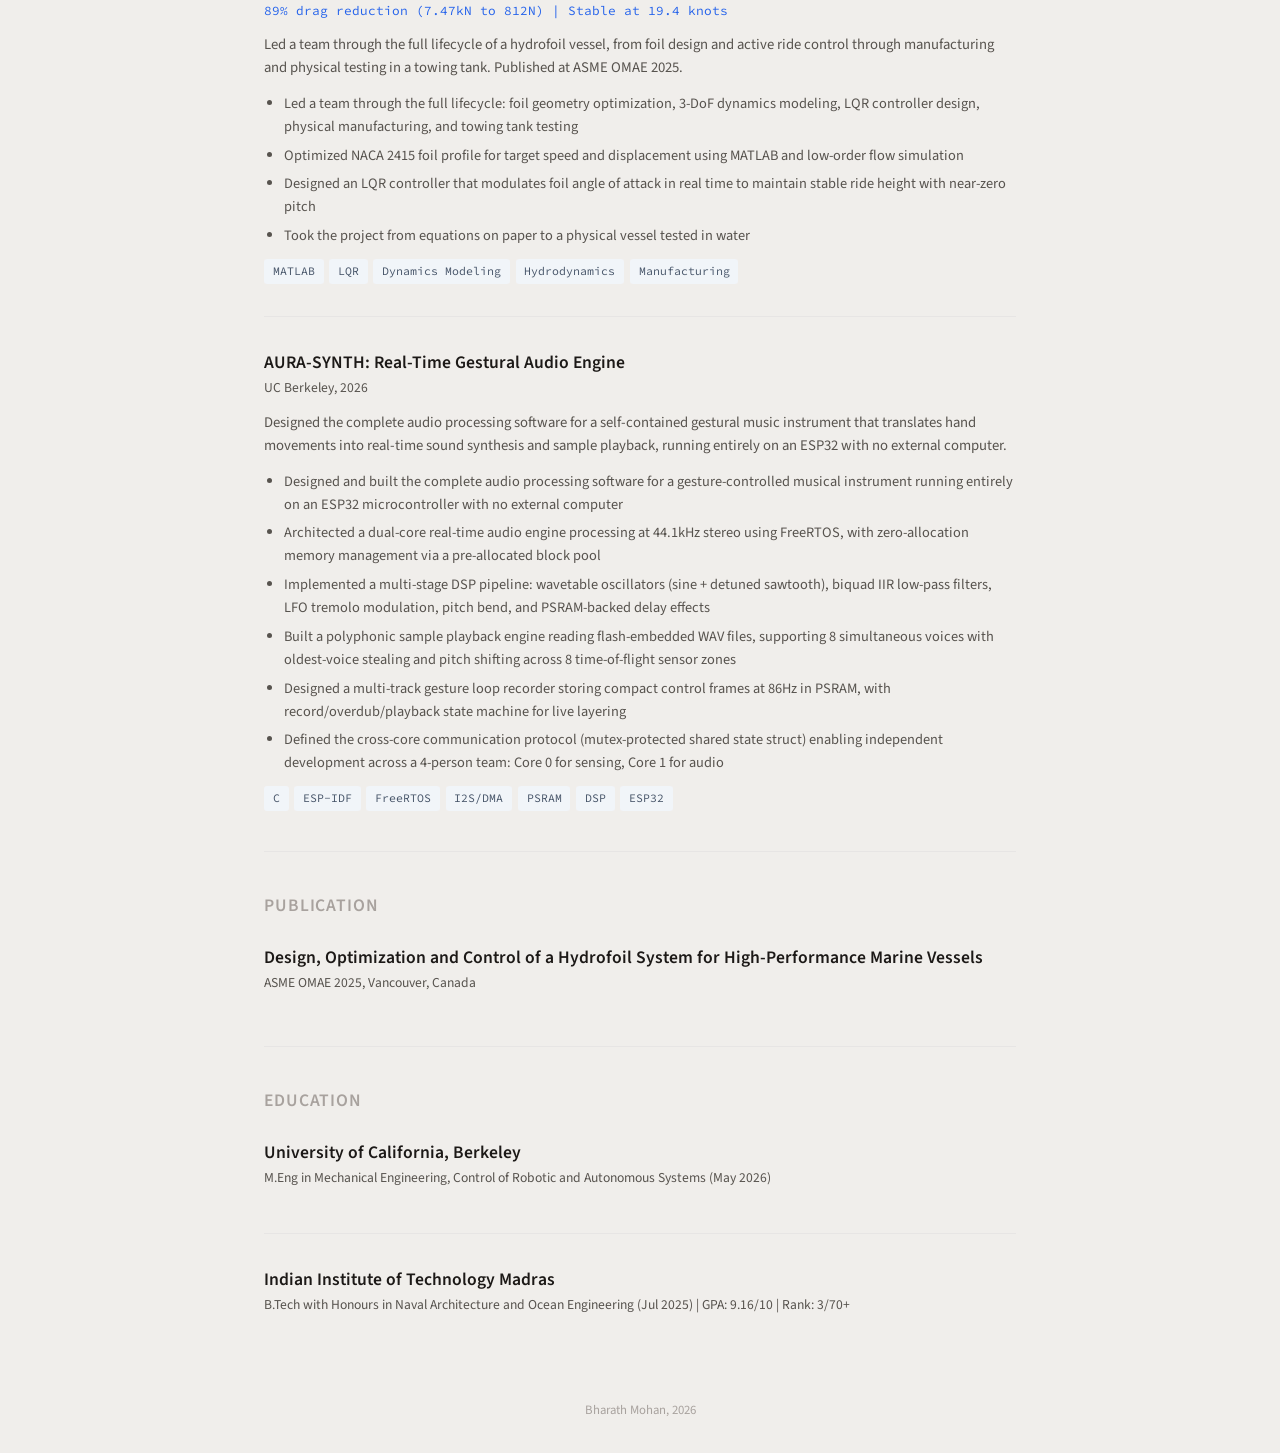
==== commit 41d67d56: "Add SafetyIQ project details to index.html Added a new project section for SafetyIQ, detailing its f" ====
--- a/index.html
+++ b/index.html
@@ -3,634 +3,392 @@
 <head>
     <meta charset="UTF-8">
     <meta name="viewport" content="width=device-width, initial-scale=1.0">
-    <title>Bharath Mohan — Robotics & Autonomous Systems Engineer</title>
-    <link href="https://fonts.googleapis.com/css2?family=DM+Sans:ital,opsz,wght@0,9..40,300;0,9..40,400;0,9..40,500;0,9..40,600;1,9..40,300;1,9..40,400&family=JetBrains+Mono:wght@300;400;500&family=Playfair+Display:ital,wght@0,700;0,800;1,700&display=swap" rel="stylesheet">
-    <link rel="stylesheet" href="style.css">
+    <title>Bharath Mohan</title>
+    <link href="https://fonts.googleapis.com/css2?family=Source+Sans+3:wght@300;400;500;600&family=Source+Code+Pro:wght@400;500&display=swap" rel="stylesheet">
     <style>
-        /* ===== INDEX-SPECIFIC STYLES ===== */
-        .hero {
-            min-height: 100vh;
-            display: flex;
-            flex-direction: column;
-            justify-content: center;
-            padding: 8rem 2rem 4rem;
-            max-width: 1100px;
+        :root {
+            --bg: #f0eeeb;
+            --text: #1c1917;
+            --text-light: #57534e;
+            --text-muted: #a8a29e;
+            --border: #e7e5e4;
+            --accent: #2563eb;
+            --tag-bg: #f1f5f9;
+            --tag-text: #475569;
+        }
+
+        * { margin: 0; padding: 0; box-sizing: border-box; }
+
+        body {
+            font-family: 'Source Sans 3', -apple-system, sans-serif;
+            background: var(--bg);
+            color: var(--text);
+            line-height: 1.6;
+            -webkit-font-smoothing: antialiased;
+        }
+
+        .container {
+            max-width: 800px;
             margin: 0 auto;
-            position: relative;
-        }
-
-        .hero-eyebrow {
-            font-family: 'JetBrains Mono', monospace;
-            font-size: 0.75rem;
-            color: var(--accent);
-            letter-spacing: 0.15em;
-            text-transform: uppercase;
-            margin-bottom: 1.5rem;
-            opacity: 0;
-            animation: fadeUp 0.8s ease 0.2s forwards;
-        }
-
-        .hero h1 {
-            font-family: 'Playfair Display', serif;
-            font-size: clamp(2.8rem, 6vw, 4.8rem);
-            font-weight: 800;
-            line-height: 1.1;
-            letter-spacing: -0.02em;
-            margin-bottom: 1.5rem;
-            opacity: 0;
-            animation: fadeUp 0.8s ease 0.35s forwards;
-        }
-
-        .hero h1 .italic { font-style: italic; color: var(--accent); }
-
-        .hero-sub {
-            font-size: 1.1rem;
-            color: var(--text-secondary);
-            max-width: 580px;
-            line-height: 1.75;
-            margin-bottom: 2.5rem;
-            opacity: 0;
-            animation: fadeUp 0.8s ease 0.5s forwards;
-        }
-
-        .hero-links {
-            display: flex;
-            gap: 1rem;
-            flex-wrap: wrap;
-            opacity: 0;
-            animation: fadeUp 0.8s ease 0.65s forwards;
-        }
-
-        .hero-coord {
-            position: absolute;
-            right: 2rem; bottom: 4rem;
-            font-family: 'JetBrains Mono', monospace;
-            font-size: 0.7rem;
-            color: var(--text-muted);
-            text-align: right;
-            line-height: 1.9;
-            opacity: 0;
-            animation: fadeUp 0.8s ease 0.8s forwards;
-        }
-
-        section { max-width: 1100px; margin: 0 auto; padding: 6rem 2rem; }
-
-        .section-desc {
-            color: var(--text-secondary);
+            padding: 0 1.5rem;
+        }
+
+        header {
+            padding: 3rem 0 2rem;
+            border-bottom: 1px solid var(--border);
+        }
+
+        header h1 {
+            font-size: 1.75rem;
+            font-weight: 600;
+            margin-bottom: 0.5rem;
+        }
+
+        header p {
+            font-size: 0.95rem;
+            color: var(--text-light);
             max-width: 600px;
-            margin-bottom: 3rem;
-            font-size: 0.95rem;
-        }
-
-        /* PROJECT CARDS */
-        .projects-grid {
-            display: grid;
-            grid-template-columns: repeat(auto-fill, minmax(480px, 1fr));
-            gap: 1.5rem;
-        }
-
-        .project-card {
-            background: var(--bg-card);
-            border: 1px solid var(--border);
-            border-radius: 12px;
-            padding: 2rem;
-            transition: all 0.35s ease;
-            position: relative;
-            overflow: hidden;
-            text-decoration: none;
-            color: inherit;
-            display: block;
-        }
-
-        .project-card::before {
-            content: '';
-            position: absolute;
-            top: 0; left: 0; right: 0;
-            height: 2px;
-            background: linear-gradient(90deg, var(--accent), transparent);
-            opacity: 0;
-            transition: opacity 0.35s ease;
-        }
-
-        .project-card:hover { background: var(--bg-card-hover); border-color: var(--border-accent); transform: translateY(-3px); }
-        .project-card:hover::before { opacity: 1; }
-
-        .project-card .card-header {
-            display: flex;
-            justify-content: space-between;
-            align-items: flex-start;
-            margin-bottom: 0.75rem;
-        }
-
-        .project-status {
-            font-family: 'JetBrains Mono', monospace;
-            font-size: 0.65rem;
-            letter-spacing: 0.08em;
-            padding: 0.25rem 0.6rem;
-            border-radius: 20px;
-            border: 1px solid var(--border-accent);
-            color: var(--text-muted);
-            white-space: nowrap;
-        }
-
-        .project-status.published { border-color: var(--accent-dim); color: var(--accent); }
-
-        .project-card h3 { font-size: 1.15rem; font-weight: 600; line-height: 1.35; margin-bottom: 0.5rem; padding-right: 1rem; }
-
-        .project-context { font-family: 'JetBrains Mono', monospace; font-size: 0.72rem; color: var(--text-muted); margin-bottom: 1rem; }
-
-        .project-card p { font-size: 0.9rem; color: var(--text-secondary); line-height: 1.7; margin-bottom: 1.25rem; }
-
-        .project-card .results {
-            font-size: 0.85rem;
-            color: var(--warm);
-            font-weight: 500;
-            margin-bottom: 1.25rem;
-            padding-left: 0.75rem;
-            border-left: 2px solid var(--warm);
-        }
-
-        .card-cta {
-            font-family: 'JetBrains Mono', monospace;
-            font-size: 0.72rem;
-            color: var(--accent);
+            line-height: 1.7;
+        }
+
+        .header-links {
             margin-top: 1rem;
             display: flex;
-            align-items: center;
-            gap: 0.4rem;
-            opacity: 0.6;
-            transition: opacity 0.25s;
-        }
-
-        .project-card:hover .card-cta { opacity: 1; }
-
-        /* EXPERIENCE TIMELINE */
-        .timeline { position: relative; padding-left: 2rem; }
-
-        .timeline::before {
-            content: '';
-            position: absolute;
-            left: 0; top: 0.5rem; bottom: 0.5rem;
-            width: 1px;
-            background: linear-gradient(to bottom, var(--accent), var(--border), transparent);
-        }
-
-        .timeline-item { position: relative; padding-bottom: 2.5rem; }
-
-        .timeline-item::before {
-            content: '';
-            position: absolute;
-            left: -2rem; top: 0.55rem;
-            width: 7px; height: 7px;
-            border-radius: 50%;
-            background: var(--accent);
-            box-shadow: 0 0 8px var(--accent-dim);
-        }
-
-        .timeline-item h3 { font-size: 1.05rem; font-weight: 600; margin-bottom: 0.2rem; }
-        .timeline-meta { font-family: 'JetBrains Mono', monospace; font-size: 0.72rem; color: var(--text-muted); margin-bottom: 0.6rem; }
-        .timeline-item p { font-size: 0.88rem; color: var(--text-secondary); line-height: 1.7; }
-
-        /* EDUCATION */
-        .edu-grid { display: grid; grid-template-columns: repeat(auto-fill, minmax(440px, 1fr)); gap: 1.5rem; }
-
-        .edu-card {
-            background: var(--bg-card);
-            border: 1px solid var(--border);
-            border-radius: 12px;
-            padding: 2rem;
-        }
-
-        .edu-card h3 { font-size: 1.1rem; font-weight: 600; margin-bottom: 0.2rem; }
-        .edu-card .degree { font-size: 0.88rem; color: var(--accent); margin-bottom: 0.5rem; }
-        .edu-card .details { font-size: 0.85rem; color: var(--text-secondary); line-height: 1.7; }
-        .edu-card .highlight { font-size: 0.82rem; color: var(--warm); margin-top: 0.5rem; }
-        .coursework-list { margin-top: 1rem; display: flex; flex-wrap: wrap; gap: 0.4rem; }
-
-        /* SKILLS */
-        .skills-columns { display: grid; grid-template-columns: repeat(auto-fill, minmax(260px, 1fr)); gap: 2rem; }
-
-        .skill-group h3 {
-            font-family: 'JetBrains Mono', monospace;
-            font-size: 0.75rem;
-            letter-spacing: 0.1em;
+            gap: 1.25rem;
+            flex-wrap: wrap;
+        }
+
+        .header-links a {
+            font-family: 'Source Code Pro', monospace;
+            font-size: 0.8rem;
+            color: var(--accent);
+            text-decoration: none;
+        }
+
+        .header-links a:hover { text-decoration: underline; }
+
+        section {
+            padding: 2.5rem 0;
+            border-bottom: 1px solid var(--border);
+        }
+
+        section:last-of-type { border-bottom: none; }
+
+        section h2 {
+            font-size: 1.1rem;
+            font-weight: 600;
             text-transform: uppercase;
+            letter-spacing: 0.05em;
+            color: var(--text-muted);
+            margin-bottom: 1.5rem;
+        }
+
+        .project {
+            margin-bottom: 2rem;
+            padding-bottom: 2rem;
+            border-bottom: 1px solid var(--border);
+        }
+
+        .project:last-child {
+            margin-bottom: 0;
+            padding-bottom: 0;
+            border-bottom: none;
+        }
+
+        .project h3 {
+            font-size: 1.1rem;
+            font-weight: 600;
+        }
+
+        .project-context {
+            font-size: 0.85rem;
+            color: var(--text-light);
+            margin-bottom: 0.75rem;
+        }
+
+        .project-result {
+            font-family: 'Source Code Pro', monospace;
+            font-size: 0.8rem;
             color: var(--accent);
             margin-bottom: 0.75rem;
         }
 
-        .skill-group ul { list-style: none; }
-        .skill-group li { font-size: 0.88rem; color: var(--text-secondary); padding: 0.35rem 0; border-bottom: 1px solid var(--border); }
-        .skill-group li:last-child { border-bottom: none; }
-
-        /* PUBLICATIONS */
-        .pub-item {
-            background: var(--bg-card);
-            border: 1px solid var(--border);
-            border-radius: 12px;
-            padding: 1.75rem 2rem;
-            margin-bottom: 1rem;
-        }
-
-        .pub-item h3 { font-size: 1rem; font-weight: 600; margin-bottom: 0.3rem; }
-        .pub-item .venue { font-family: 'JetBrains Mono', monospace; font-size: 0.72rem; color: var(--accent); margin-bottom: 0.5rem; }
-        .pub-item p { font-size: 0.85rem; color: var(--text-secondary); }
-
-        /* CONTACT */
-        .contact-section { text-align: center; padding: 6rem 2rem 3rem; }
-
-        .contact-links {
+        .project ul {
+            padding-left: 1.25rem;
+            margin-bottom: 0.75rem;
+        }
+
+        .project li {
+            font-size: 0.9rem;
+            color: var(--text-light);
+            margin-bottom: 0.35rem;
+            line-height: 1.6;
+        }
+
+        .tags {
             display: flex;
-            justify-content: center;
-            gap: 1.5rem;
             flex-wrap: wrap;
-            margin-top: 2rem;
-        }
-
-        .contact-links a {
-            font-family: 'JetBrains Mono', monospace;
-            font-size: 0.82rem;
-            color: var(--text-secondary);
+            gap: 0.35rem;
+            margin-top: 0.5rem;
+        }
+
+        .tag {
+            font-family: 'Source Code Pro', monospace;
+            font-size: 0.72rem;
+            padding: 0.2rem 0.55rem;
+            background: var(--tag-bg);
+            color: var(--tag-text);
+            border-radius: 3px;
+        }
+
+        .github-link {
+            display: inline-block;
+            margin-top: 0.5rem;
+            font-family: 'Source Code Pro', monospace;
+            font-size: 0.8rem;
+            color: var(--accent);
             text-decoration: none;
-            padding: 0.6rem 1.2rem;
-            border: 1px solid var(--border);
-            border-radius: 6px;
-            transition: all 0.25s ease;
-        }
-
-        .contact-links a:hover { color: var(--accent); border-color: var(--accent-dim); background: var(--accent-glow); }
-
-        @media (max-width: 768px) {
-            .hero { padding: 7rem 1.25rem 3rem; }
-            .hero-coord { display: none; }
-            section { padding: 4rem 1.25rem; }
-            .projects-grid { grid-template-columns: 1fr; }
-            .edu-grid { grid-template-columns: 1fr; }
-            .skills-columns { grid-template-columns: 1fr 1fr; }
-        }
-
-        @media (max-width: 480px) {
-            .skills-columns { grid-template-columns: 1fr; }
+        }
+
+        .github-link:hover { text-decoration: underline; }
+
+        footer {
+            padding: 2rem 0;
+            text-align: center;
+            font-size: 0.8rem;
+            color: var(--text-muted);
+        }
+
+        @media (max-width: 600px) {
+            header { padding: 2rem 0 1.5rem; }
         }
     </style>
 </head>
 <body>
 
-<nav>
-    <a href="index.html" class="nav-logo">B.MOHAN</a>
-    <button class="nav-toggle" onclick="document.querySelector('.nav-links').classList.toggle('open')" aria-label="Menu">
-        <span></span><span></span><span></span>
-    </button>
-    <ul class="nav-links">
-        <li><a href="#projects">Projects</a></li>
-        <li><a href="#experience">Experience</a></li>
-        <li><a href="#education">Education</a></li>
-        <li><a href="#publications">Publications</a></li>
-        <li><a href="#contact">Contact</a></li>
-    </ul>
-</nav>
-
-<section class="hero">
-    <div class="hero-eyebrow">Robotics · Controls · Autonomous Systems</div>
-    <h1>Bharath <span class="italic">Mohan</span></h1>
-    <p class="hero-sub">
-        Hi there, I am Bharath, an MEng student at UC Berkeley building intelligent systems that move through the real world, 
-        from autonomous marine vessels to drone fleets to walking humanoids. 
-        I bring deep experience in control systems, applied machine learning, and embedded hardware to make robots that actually work.
-    </p>
-    <div class="hero-links">
-        <a href="#projects" class="btn-primary">View Projects ↓</a>
-        <a href="https://www.linkedin.com/in/vbharathmohan/" target="_blank" class="btn-outline">LinkedIn</a>
-        <a href="mailto:bharathvinodmohan@gmail.com" class="btn-outline">Email</a>
-    </div>
-    <div class="hero-coord">
-        37.8719° N, 122.2585° W<br>
-        Berkeley, California<br>
-        MEng '26 — UC Berkeley
-    </div>
+<div class="container">
+
+<header>
+    <h1>Bharath Mohan</h1>
+    <p>M.Eng student at UC Berkeley (Controls and Autonomous Systems). I build things across robotics, machine learning, data engineering, and embedded systems. This page is a simple overview of my projects.</p>
+    <div class="header-links">
+        <a href="mailto:bharathvinodmohan@gmail.com">Email</a>
+        <a href="https://linkedin.com/in/vbharathmohan" target="_blank">LinkedIn</a>
+        <a href="https://github.com/vbharathmohan/bharath-data-portfolio" target="_blank">GitHub</a>
+    </div>
+</header>
+
+<section>
+    <h2>Projects</h2>
+
+    <div class="project">
+        <h3>Predictive Maintenance Data Pipeline</h3>
+        <div class="project-context">UC Berkeley, 2026</div>
+        <p style="font-size: 0.92rem; color: var(--text-light); margin-bottom: 0.75rem;">Built a production-style data pipeline to process turbofan engine sensor data and surface fleet health insights for predictive maintenance.</p>
+        <ul>
+            <li>Built an end-to-end data engineering pipeline on Databricks using Medallion Architecture (Bronze, Silver, Gold) to process industrial sensor time-series data</li>
+            <li>Ingested and transformed 160K+ rows of raw sensor data using PySpark, engineering 50+ features including rolling statistics, lag features, and degradation indicators</li>
+            <li>Delivered a Lakeview BI dashboard showing fleet health trends, degradation patterns, and fault mode analysis</li>
+            <li>Used Unity Catalog for data governance and schema enforcement across all pipeline layers</li>
+            <li>Dataset: NASA CMAPSS Turbofan Engine Degradation (4 sub-datasets, 21 sensors per engine)</li>
+        </ul>
+        <div class="tags">
+            <span class="tag">Databricks</span>
+            <span class="tag">PySpark</span>
+            <span class="tag">Delta Lake</span>
+            <span class="tag">Unity Catalog</span>
+            <span class="tag">Lakeview BI</span>
+            <span class="tag">Medallion Architecture</span>
+        </div>
+        <a href="https://github.com/vbharathmohan/bharath-data-portfolio/tree/main/cmapss-pipeline" class="github-link" target="_blank">View on GitHub</a>
+    </div>
+
+    <div class="project">
+        <h3>Turbofan Engine RUL Prediction</h3>
+        <div class="project-context">UC Berkeley, 2026</div>
+        <div class="project-result">R²=0.82 | RMSE=17.90 | Critical-zone F1=0.89</div>
+        <p style="font-size: 0.92rem; color: var(--text-light); margin-bottom: 0.75rem;">ML pipeline built on top of the data engineering project, predicting when turbofan engines will fail using sensor readings and engineered features.</p>
+        <ul>
+            <li>Built an ML pipeline on top of the data engineering Silver layer for predicting engine Remaining Useful Life</li>
+            <li>Engineered 70+ features from 21 sensors: rolling statistics, lag features, rate-of-change, and operational indicators</li>
+            <li>Trained XGBoost regression and classification models with hyperparameter tuning and cross-validation</li>
+            <li>Tracked all experiments in MLflow, logging parameters, metrics, and artifacts; registered best models in Model Registry</li>
+            <li>RUL capped at 125 cycles (standard in CMAPSS literature) to focus the model on the critical degradation window</li>
+        </ul>
+        <div class="tags">
+            <span class="tag">XGBoost</span>
+            <span class="tag">MLflow</span>
+            <span class="tag">Databricks</span>
+            <span class="tag">scikit-learn</span>
+            <span class="tag">Feature Engineering</span>
+            <span class="tag">Pandas</span>
+        </div>
+        <a href="https://github.com/vbharathmohan/bharath-data-portfolio/tree/main/cmapss-ml" class="github-link" target="_blank">View on GitHub</a>
+    </div>
+
+    <div class="project">
+        <h3>Neural Networks for Energy-Optimized Drone Fleet Coordination</h3>
+        <div class="project-context">HiPeRLab, UC Berkeley, 2026 (Capstone)</div>
+        <div class="project-result">Best test R²=0.676 | MAE=32.8W (GRU on 209 outdoor flights)</div>
+        <p style="font-size: 0.92rem; color: var(--text-light); margin-bottom: 0.75rem;">Capstone research project at UC Berkeley's HiPeR Lab investigating which neural network architectures best predict quadrotor energy consumption from real flight telemetry.</p>
+        <ul>
+            <li>Built an end-to-end deep learning pipeline in PyTorch benchmarking 7 architectures (Linear Reg, MLP, RNN, GRU, LSTM, Bi-LSTM, Transformer) for real-time quadrotor power prediction</li>
+            <li>Processed 240,000+ real-world flight sequences from two datasets: HiPeRLab rosbag data and CMU Package Delivery Drone dataset (209 flights, 5Hz, varying wind and payload conditions)</li>
+            <li>Identified and fixed a critical data leakage bug in the validation split that was causing all models to collapse to predicting the training mean; implemented per-source stratified splitting</li>
+            <li>Performed transformer self-attention analysis revealing that motor power is determined by the last 150 to 400ms of flight state, which is a physically interpretable finding</li>
+            <li>Used this insight to engineer rolling turbulence features, improving non-sequential model performance by up to 1.7% R²</li>
+            <li>GRU model was adopted as the energy prediction component for the team's fleet coordination system</li>
+        </ul>
+        <div class="tags">
+            <span class="tag">PyTorch</span>
+            <span class="tag">RNN</span>
+            <span class="tag">GRU</span>
+            <span class="tag">LSTM</span>
+            <span class="tag">Transformer</span>
+            <span class="tag">NumPy</span>
+            <span class="tag">Pandas</span>
+        </div>
+    </div>
+
+
+    <div class="project">
+        <h3>SafetyIQ: Industrial Safety Documentation Assistant</h3>
+        <div class="project-context">UC Berkeley, 2026</div>
+        <p style="font-size: 0.92rem; color: var(--text-light); margin-bottom: 0.75rem;">A RAG application that lets engineers query industrial safety and equipment documentation using plain English, returning precise answers with source document and page number citations. Built for a safety-critical domain where hallucinated answers are unacceptable.</p>
+        <ul>
+            <li>Built a Retrieval-Augmented Generation pipeline using LangChain that ingests, chunks, embeds, and retrieves from a corpus of OSHA standards, API recommended practices, and equipment manuals</li>
+            <li>Implemented MMR-based retrieval to balance relevance and diversity across a multi-document vector store, preventing redundant retrieval from single sections</li>
+            <li>Enforced zero-hallucination generation with constrained prompting and explicit refusal behavior, ensuring the system never fabricates safety or compliance information</li>
+            <li>Supports single-document queries, cross-document retrieval (pulling from multiple sources in one answer), and correct refusal when information is not in the corpus</li>
+            <li>Built a Streamlit web interface with source attribution cards showing document name and page number for every retrieved chunk</li>
+        </ul>
+        <div class="tags">
+            <span class="tag">LangChain</span>
+            <span class="tag">OpenAI</span>
+            <span class="tag">ChromaDB</span>
+            <span class="tag">RAG</span>
+            <span class="tag">Streamlit</span>
+            <span class="tag">PyMuPDF</span>
+            <span class="tag">Python</span>
+        </div>
+        <a href="https://github.com/vbharathmohan/bharath-data-portfolio/tree/main/safetyiq" class="github-link" target="_blank">View on GitHub</a>
+    </div>
+
+    
+
+    <div class="project">
+        <h3>Multi-Agent Cooperative Defense using Deep Reinforcement Learning</h3>
+        <div class="project-context">UC Berkeley, 2026</div>
+        <div class="project-result">2.4x survival improvement | 15x threat neutralization over baselines</div>
+        <p style="font-size: 0.92rem; color: var(--text-light); margin-bottom: 0.75rem;">Built a full simulation and RL training pipeline to study how 20 autonomous agents can coordinate to defend a target, comparing learned strategies against classical approaches.</p>
+        <ul>
+            <li>Designed a custom multi-agent simulation environment from scratch in Python with 20 autonomous agents, collision avoidance, and configurable threat dynamics</li>
+            <li>Implemented a Deep Q-Network (DQN) agent in PyTorch with CNN architecture, experience replay buffer (200K capacity), target network stabilization, and epsilon-greedy exploration with tuned decay schedules</li>
+            <li>Trained using centralized training with decentralized execution (CTDE): 20 agents sharing a single CNN but acting independently on local 21x21 observations</li>
+            <li>Built two rule-based baselines: Voronoi tessellation (SciPy) for geometric territory partitioning and Hungarian algorithm for globally optimal agent-threat matching</li>
+            <li>Discovered emergent defender-interceptor role specialization arising from reward shaping and physical constraints, without any explicit role assignment</li>
+            <li>Built a unified evaluation framework with fixed-seed reproducibility and real-time Pygame visualization</li>
+        </ul>
+        <div class="tags">
+            <span class="tag">PyTorch</span>
+            <span class="tag">DQN</span>
+            <span class="tag">SciPy</span>
+            <span class="tag">Pygame</span>
+            <span class="tag">NumPy</span>
+            <span class="tag">Multi-Agent RL</span>
+        </div>
+    </div>
+
+    <div class="project">
+        <h3>Autonomous Surface Vessel: Waypoint Tracking and Control</h3>
+        <div class="project-context">IIT Madras, 2024-2025</div>
+        <p style="font-size: 0.92rem; color: var(--text-light); margin-bottom: 0.75rem;">Developed a complete autonomy stack for a surface vessel covering dynamics, estimation, control, and guidance, and deployed it on physical hardware.</p>
+        <ul>
+            <li>Deployed and validated a full ROS-based autonomy stack on a physical autonomous surface vessel</li>
+            <li>Implemented 6-DoF vessel maneuvering dynamics and an Extended Kalman Filter (EKF) for state estimation</li>
+            <li>Developed PID heading control and waypoint tracking using an Integral Line-of-Sight guidance algorithm</li>
+            <li>Tested and debugged the full system on a physical ASV testbed, dealing with real sensor noise and environmental disturbances</li>
+        </ul>
+        <div class="tags">
+            <span class="tag">ROS</span>
+            <span class="tag">Python</span>
+            <span class="tag">MATLAB</span>
+            <span class="tag">EKF</span>
+            <span class="tag">PID</span>
+            <span class="tag">Controls</span>
+        </div>
+    </div>
+
+    <div class="project">
+        <h3>Hydrofoil Vessel: Design, Control, and Manufacturing</h3>
+        <div class="project-context">IIT Madras, 2024-2025 | Published at ASME OMAE 2025, Vancouver</div>
+        <div class="project-result">89% drag reduction (7.47kN to 812N) | Stable at 19.4 knots</div>
+        <p style="font-size: 0.92rem; color: var(--text-light); margin-bottom: 0.75rem;">Led a team through the full lifecycle of a hydrofoil vessel, from foil design and active ride control through manufacturing and physical testing in a towing tank. Published at ASME OMAE 2025.</p>
+        <ul>
+            <li>Led a team through the full lifecycle: foil geometry optimization, 3-DoF dynamics modeling, LQR controller design, physical manufacturing, and towing tank testing</li>
+            <li>Optimized NACA 2415 foil profile for target speed and displacement using MATLAB and low-order flow simulation</li>
+            <li>Designed an LQR controller that modulates foil angle of attack in real time to maintain stable ride height with near-zero pitch</li>
+            <li>Took the project from equations on paper to a physical vessel tested in water</li>
+        </ul>
+        <div class="tags">
+            <span class="tag">MATLAB</span>
+            <span class="tag">LQR</span>
+            <span class="tag">Dynamics Modeling</span>
+            <span class="tag">Hydrodynamics</span>
+            <span class="tag">Manufacturing</span>
+        </div>
+    </div>
+
+    <div class="project">
+        <h3>AURA-SYNTH: Real-Time Gestural Audio Engine</h3>
+        <div class="project-context">UC Berkeley, 2026</div>
+        <p style="font-size: 0.92rem; color: var(--text-light); margin-bottom: 0.75rem;">Designed the complete audio processing software for a self-contained gestural music instrument that translates hand movements into real-time sound synthesis and sample playback, running entirely on an ESP32 with no external computer.</p>
+        <ul>
+            <li>Designed and built the complete audio processing software for a gesture-controlled musical instrument running entirely on an ESP32 microcontroller with no external computer</li>
+            <li>Architected a dual-core real-time audio engine processing at 44.1kHz stereo using FreeRTOS, with zero-allocation memory management via a pre-allocated block pool</li>
+            <li>Implemented a multi-stage DSP pipeline: wavetable oscillators (sine + detuned sawtooth), biquad IIR low-pass filters, LFO tremolo modulation, pitch bend, and PSRAM-backed delay effects</li>
+            <li>Built a polyphonic sample playback engine reading flash-embedded WAV files, supporting 8 simultaneous voices with oldest-voice stealing and pitch shifting across 8 time-of-flight sensor zones</li>
+            <li>Designed a multi-track gesture loop recorder storing compact control frames at 86Hz in PSRAM, with record/overdub/playback state machine for live layering</li>
+            <li>Defined the cross-core communication protocol (mutex-protected shared state struct) enabling independent development across a 4-person team: Core 0 for sensing, Core 1 for audio</li>
+        </ul>
+        <div class="tags">
+            <span class="tag">C</span>
+            <span class="tag">ESP-IDF</span>
+            <span class="tag">FreeRTOS</span>
+            <span class="tag">I2S/DMA</span>
+            <span class="tag">PSRAM</span>
+            <span class="tag">DSP</span>
+            <span class="tag">ESP32</span>
+        </div>
+    </div>
+
 </section>
 
-<section id="projects">
-    <div class="reveal">
-        <div class="section-label">// Projects</div>
-        <h2 class="section-title">Selected Work</h2>
-        <p class="section-desc">Systems I've designed, built, and validated — from simulation to hardware.</p>
-    </div>
-
-    <div class="projects-grid">
-
-        <a href="projects/drone-fleet.html" class="project-card reveal">
-            <div class="card-header">
-                <div>
-                    <h3>Energy-Aware Drone Fleet Coordination</h3>
-                    <div class="project-context">HiPeRLab, UC Berkeley · 2025–26</div>
-                </div>
-                <span class="project-status">In Progress</span>
-            </div>
-            <p>
-                Built a data-driven energy prediction pipeline for quadrotor fleets using real-world 
-                telemetry. Compared RNN, LSTM, Bi-LSTM, and Transformer architectures to model 
-                nonlinear flight-energy dynamics.
-            </p>
-            <div class="results">98% prediction accuracy (R²) · Sim-to-real validation framework</div>
-            <div class="tags">
-                <span class="tag">Python</span>
-                <span class="tag">PyTorch</span>
-                <span class="tag">Transformers</span>
-                <span class="tag">LSTM</span>
-                <span class="tag">Sim-to-Real</span>
-            </div>
-            <div class="card-cta">View project details →</div>
-        </a>
-
-        <a href="projects/asv-control.html" class="project-card reveal">
-            <div class="card-header">
-                <div>
-                    <h3>Autonomous Surface Vessel - Waypoint Tracking & Control</h3>
-                    <div class="project-context">IIT Madras · 2024–25</div>
-                </div>
-                <span class="project-status">Completed</span>
-            </div>
-            <p>
-                Developed a full autonomy stack for a surface vessel: 6-DoF maneuvering dynamics, 
-                Extended Kalman Filter for state estimation, PID heading control, and waypoint 
-                tracking via Integral Line-of-Sight.
-            </p>
-            <div class="results">Hardware-validated on physical ASV · Full ROS integration</div>
-            <div class="tags">
-                <span class="tag">ROS</span>
-                <span class="tag">Python</span>
-                <span class="tag">EKF</span>
-                <span class="tag">PID Control</span>
-                <span class="tag">LoS Guidance</span>
-            </div>
-            <div class="card-cta">View project details →</div>
-        </a>
-
-        <a href="projects/hydrofoil.html" class="project-card reveal">
-            <div class="card-header">
-                <div>
-                    <h3>Hydrofoil System - Design, Optimization & Active Control</h3>
-                    <div class="project-context">IIT Madras + ASME OMAE 2025 · Published</div>
-                </div>
-                <span class="project-status published">Published</span>
-            </div>
-            <p>
-                Led design and control of a hydrofoil vessel from concept to hardware. Built a 3-DoF 
-                maneuvering model, implemented LQR for active ride control, and achieved stable 
-                foilborne performance at 19.4 knots.
-            </p>
-            <div class="results">Drag reduced from 7.47 kN → 812 N · Stable at 19.4 knots · 0° pitch, 0.5 m ride height</div>
-            <div class="tags">
-                <span class="tag">MATLAB</span>
-                <span class="tag">LQR</span>
-                <span class="tag">Dynamics Modeling</span>
-                <span class="tag">CFD</span>
-                <span class="tag">Hardware</span>
-            </div>
-            <div class="card-cta">View project details →</div>
-        </a>
-
-        <a href="projects/humanoid-locomotion.html" class="project-card reveal">
-            <div class="card-header">
-                <div>
-                    <h3>Multi-Terrain Humanoid Locomotion</h3>
-                    <div class="project-context">UC Berkeley · 2025–Present</div>
-                </div>
-                <span class="project-status">Completed</span>
-            </div>
-            <p>
-                Training a Unitree G1 humanoid to walk across varied terrains using PPO-based 
-                reinforcement learning in MuJoCo Playground. Exploring sim-to-real transfer and 
-                terrain-adaptive locomotion policies.
-            </p>
-            <div class="tags">
-                <span class="tag">Reinforcement Learning</span>
-                <span class="tag">PPO</span>
-                <span class="tag">MuJoCo</span>
-                <span class="tag">Python</span>
-            </div>
-            <div class="card-cta">View project details →</div>
-        </a>
-
-        <a href="projects/edm-theremin.html" class="project-card reveal">
-            <div class="card-header">
-                <div>
-                    <h3>EDM Theremin - Embedded Real-Time Audio Synthesis</h3>
-                    <div class="project-context">UC Berkeley · 2026</div>
-                </div>
-                <span class="project-status">In Progress</span>
-            </div>
-            <p>
-                Building a microcontroller-based instrument inspired by the theremin. Implementing 
-                embedded firmware for real-time audio sampling, signal mixing, and visualization 
-                driven by proximity sensing on ESP32.
-            </p>
-            <div class="tags">
-                <span class="tag">ESP32</span>
-                <span class="tag">Embedded C</span>
-                <span class="tag">LabVIEW</span>
-                <span class="tag">Signal Processing</span>
-                <span class="tag">Hardware</span>
-            </div>
-            <div class="card-cta">View project details →</div>
-        </a>
-
-        <a href="projects/multi-agent.html" class="project-card reveal" style="border-style: dashed;">
-            <div class="card-header">
-                <div>
-                    <h3>Multi-Agent Coordination & Consensus</h3>
-                    <div class="project-context">UC Berkeley · Spring 2026</div>
-                </div>
-                <span class="project-status">Upcoming</span>
-            </div>
-            <p>
-                Upcoming project exploring multi-agent control and consensus protocols, 
-                likely incorporating reinforcement learning for decentralized coordination. 
-                Details coming soon.
-            </p>
-            <div class="tags">
-                <span class="tag">Multi-Agent Systems</span>
-                <span class="tag">RL</span>
-                <span class="tag">Consensus</span>
-            </div>
-            <div class="card-cta">View project details →</div>
-        </a>
-
+<section>
+    <h2>Publication</h2>
+    <div class="project" style="border-bottom:none; padding-bottom:0; margin-bottom:0;">
+        <h3>Design, Optimization and Control of a Hydrofoil System for High-Performance Marine Vessels</h3>
+        <div class="project-context">ASME OMAE 2025, Vancouver, Canada</div>
     </div>
 </section>
 
-<section id="experience">
-    <div class="reveal">
-        <div class="section-label">// Experience</div>
-        <h2 class="section-title">Where I've Built Things</h2>
-    </div>
-
-    <div class="timeline reveal">
-        <div class="timeline-item">
-            <h3>Hydrofoil R&D Lead</h3>
-            <div class="timeline-meta">IIT Madras, Dept. of Ocean Engineering · Jul 2024 – May 2025</div>
-            <p>
-                Led a team through the full lifecycle of a hydrofoil vessel — design, controls, 
-                and manufacturing. Owned milestones, resources, and delivery. Acted as primary 
-                stakeholder liaison, presenting technical outcomes and guiding team direction.
-            </p>
-        </div>
-
-        <div class="timeline-item">
-            <h3>New-Product R&D Intern</h3>
-            <div class="timeline-meta">SAVTOA Software Technologies, Trivandrum · May - Jul 2024</div>
-            <p>
-                Engineered a hydrofoil system that boosted vessel speed by 87% and cut drag by 35%. 
-                Developed predictive angle-of-attack control and optimized foil geometry. 
-                Preliminary design adopted for one of India's first autonomous hydrofoil vessels.
-            </p>
-        </div>
-
-        <div class="timeline-item">
-            <h3>Head of Product Design</h3>
-            <div class="timeline-meta">Centre for Innovation, IIT Madras · Jun 2022 - May 2024</div>
-            <p>
-                Led a 40+ member organization across 4 concurrent product initiatives. 
-                Directed an agri-tech product that secured 2 design patents and won 
-                2 national competitions. Served as product strategist for 3 software projects.
-            </p>
-        </div>
-
-        <div class="timeline-item">
-            <h3>Shipbuilding Engineering Intern</h3>
-            <div class="timeline-meta">Cochin Shipyard Ltd., Ernakulam · Dec 2023 - Jan 2024</div>
-            <p>
-                Rotated across Ship Design and Production. Analyzed block fabrication 
-                workflows including CNC cutting, welding, and structural assembly. 
-                Assisted with structural alignment validation and QA inspections.
-            </p>
-        </div>
+<section>
+    <h2>Education</h2>
+    <div class="project">
+        <h3>University of California, Berkeley</h3>
+        <div class="project-context">M.Eng in Mechanical Engineering, Control of Robotic and Autonomous Systems (May 2026)</div>
+    </div>
+    <div class="project" style="border-bottom:none; padding-bottom:0; margin-bottom:0;">
+        <h3>Indian Institute of Technology Madras</h3>
+        <div class="project-context">B.Tech with Honours in Naval Architecture and Ocean Engineering (Jul 2025) | GPA: 9.16/10 | Rank: 3/70+</div>
     </div>
 </section>
 
-<section id="education">
-    <div class="reveal">
-        <div class="section-label">// Education</div>
-        <h2 class="section-title">Academic Foundation</h2>
-    </div>
-
-    <div class="edu-grid reveal">
-        <div class="edu-card">
-            <h3>University of California, Berkeley</h3>
-            <div class="degree">MEng in Mechanical Engineering - Control of Robotic & Autonomous Systems</div>
-            <div class="details">Expected May 2026</div>
-            <div class="coursework-list">
-                <span class="tag">Advanced Control Systems</span>
-                <span class="tag">Robotic Locomotion</span>
-                <span class="tag">Multi-Agent Systems</span>
-                <span class="tag">Microprocessor-Based Systems</span>
-                <span class="tag">Statistics & Data Science</span>
-            </div>
-        </div>
-
-        <div class="edu-card">
-            <h3>Indian Institute of Technology Madras</h3>
-            <div class="degree">B.Tech with Honours - Naval Architecture & Ocean Engineering</div>
-            <div class="details">GPA: 9.16/10 · Department Rank: 3/70+</div>
-            <div class="highlight">
-                Class NK-100 Award (by Nippon Kaiji Kyokai for best undergraduate research project) · Vedam Design Award (best all-around student) · Prof. K Gopinath and Padmini Gopinath Prize (Highest CGPA)
-            </div>
-        </div>
-    </div>
-</section>
-
-<section id="skills">
-    <div class="reveal">
-        <div class="section-label">// Skills</div>
-        <h2 class="section-title">Technical Toolkit</h2>
-    </div>
-
-    <div class="skills-columns reveal">
-        <div class="skill-group">
-            <h3>Languages</h3>
-            <ul>
-                <li>Python</li>
-                <li>C++ / C (Embedded)</li>
-                <li>MATLAB</li>
-            </ul>
-        </div>
-        <div class="skill-group">
-            <h3>Robotics & Controls</h3>
-            <ul>
-                <li>ROS / ROS2</li>
-                <li>MuJoCo</li>
-                <li>Control Theory (PID, LQR, EKF)</li>
-                <li>Motion Planning</li>
-            </ul>
-        </div>
-        <div class="skill-group">
-            <h3>ML & Data</h3>
-            <ul>
-                <li>PyTorch</li>
-                <li>Reinforcement Learning </li>
-                <li>ML for Robotics and Control</li>
-                <li>Sim-to-Real Transfer</li>
-            </ul>
-        </div>
-        <div class="skill-group">
-            <h3>Hardware & Tools</h3>
-            <ul>
-                <li>ESP32 / Microcontrollers</li>
-                <li>LabVIEW</li>
-                <li>SolidWorks / CAD</li>
-                <li>Git / Linux</li>
-            </ul>
-        </div>
-    </div>
-</section>
-
-<section id="publications">
-    <div class="reveal">
-        <div class="section-label">// Publications</div>
-        <h2 class="section-title">Research</h2>
-    </div>
-
-    <div class="reveal">
-        <div class="pub-item">
-            <h3>Design, Optimization and Control of a Hydrofoil System for High-Performance Marine Vessels</h3>
-            <div class="venue">ASME OMAE 2025 · Vancouver, Canada</div>
-            <p>Presented a comprehensive framework for hydrofoil vessel design integrating 3-DoF dynamics modeling, LQR-based active ride control, and experimental validation achieving stable foilborne performance.</p>
-        </div>
-    </div>
-</section>
-
-<section id="contact" class="contact-section">
-    <div class="reveal">
-        <div class="section-label">// Get in Touch</div>
-        <h2 class="section-title">Let's Build Something</h2>
-        <p class="section-desc" style="margin: 0 auto 1rem;">
-            I'm actively looking for full-time roles in robotics, autonomous systems, and controls engineering starting Summer 2026.
-        </p>
-        <div class="contact-links">
-            <a href="mailto:bharathvinodmohan@gmail.com">bharathvinodmohan@gmail.com</a>
-            <a href="tel:+13412379222">+1 (341) 237-9222</a>
-            <a href="https://www.linkedin.com/in/vbharathmohan/" target="_blank">LinkedIn</a>
-        </div>
-    </div>
-</section>
+</div>
 
 <footer>
-    © 2026 Bharath Mohan · Built with care in Berkeley, CA
+    Bharath Mohan, 2026
 </footer>
-
-<script>
-    const reveals = document.querySelectorAll('.reveal');
-    const observer = new IntersectionObserver((entries) => {
-        entries.forEach((entry, i) => {
-            if (entry.isIntersecting) {
-                setTimeout(() => entry.target.classList.add('visible'), i * 80);
-                observer.unobserve(entry.target);
-            }
-        });
-    }, { threshold: 0.1, rootMargin: '0px 0px -40px 0px' });
-    reveals.forEach(el => observer.observe(el));
-</script>
 
 </body>
 </html>
